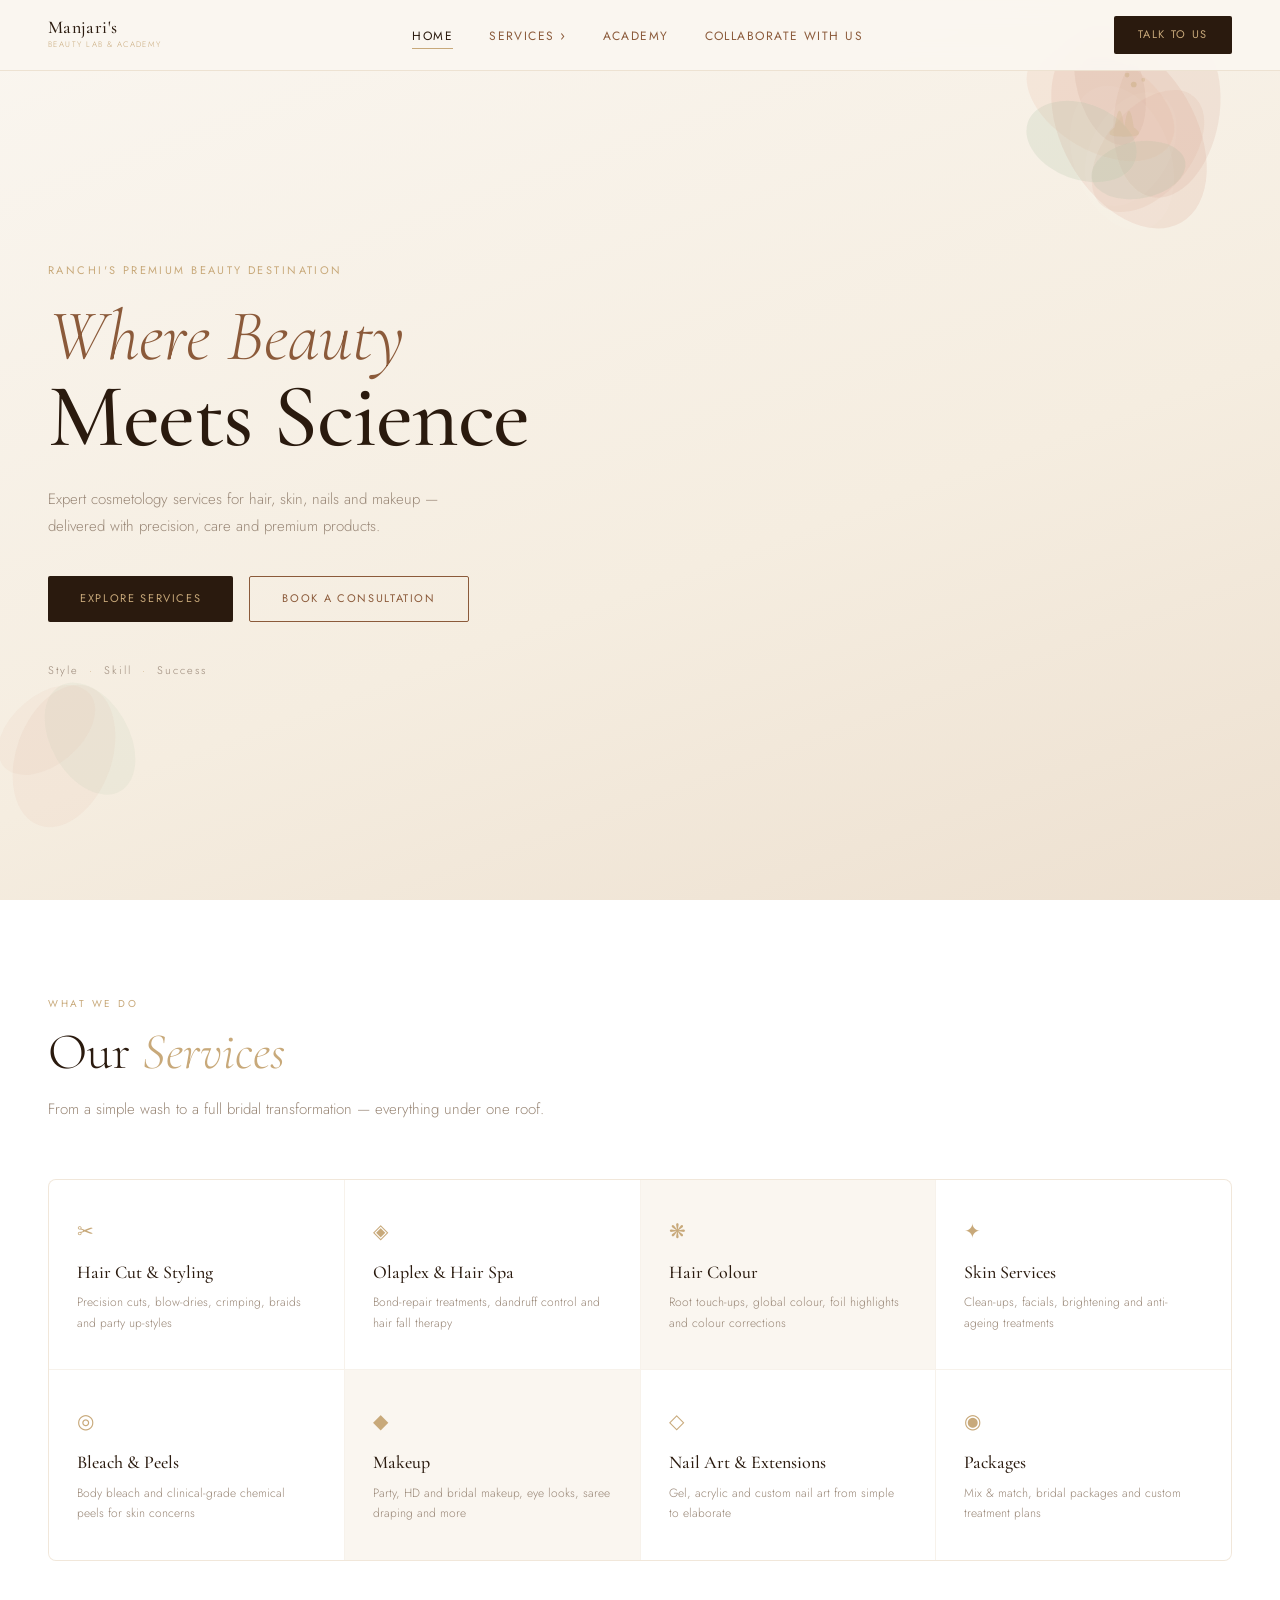
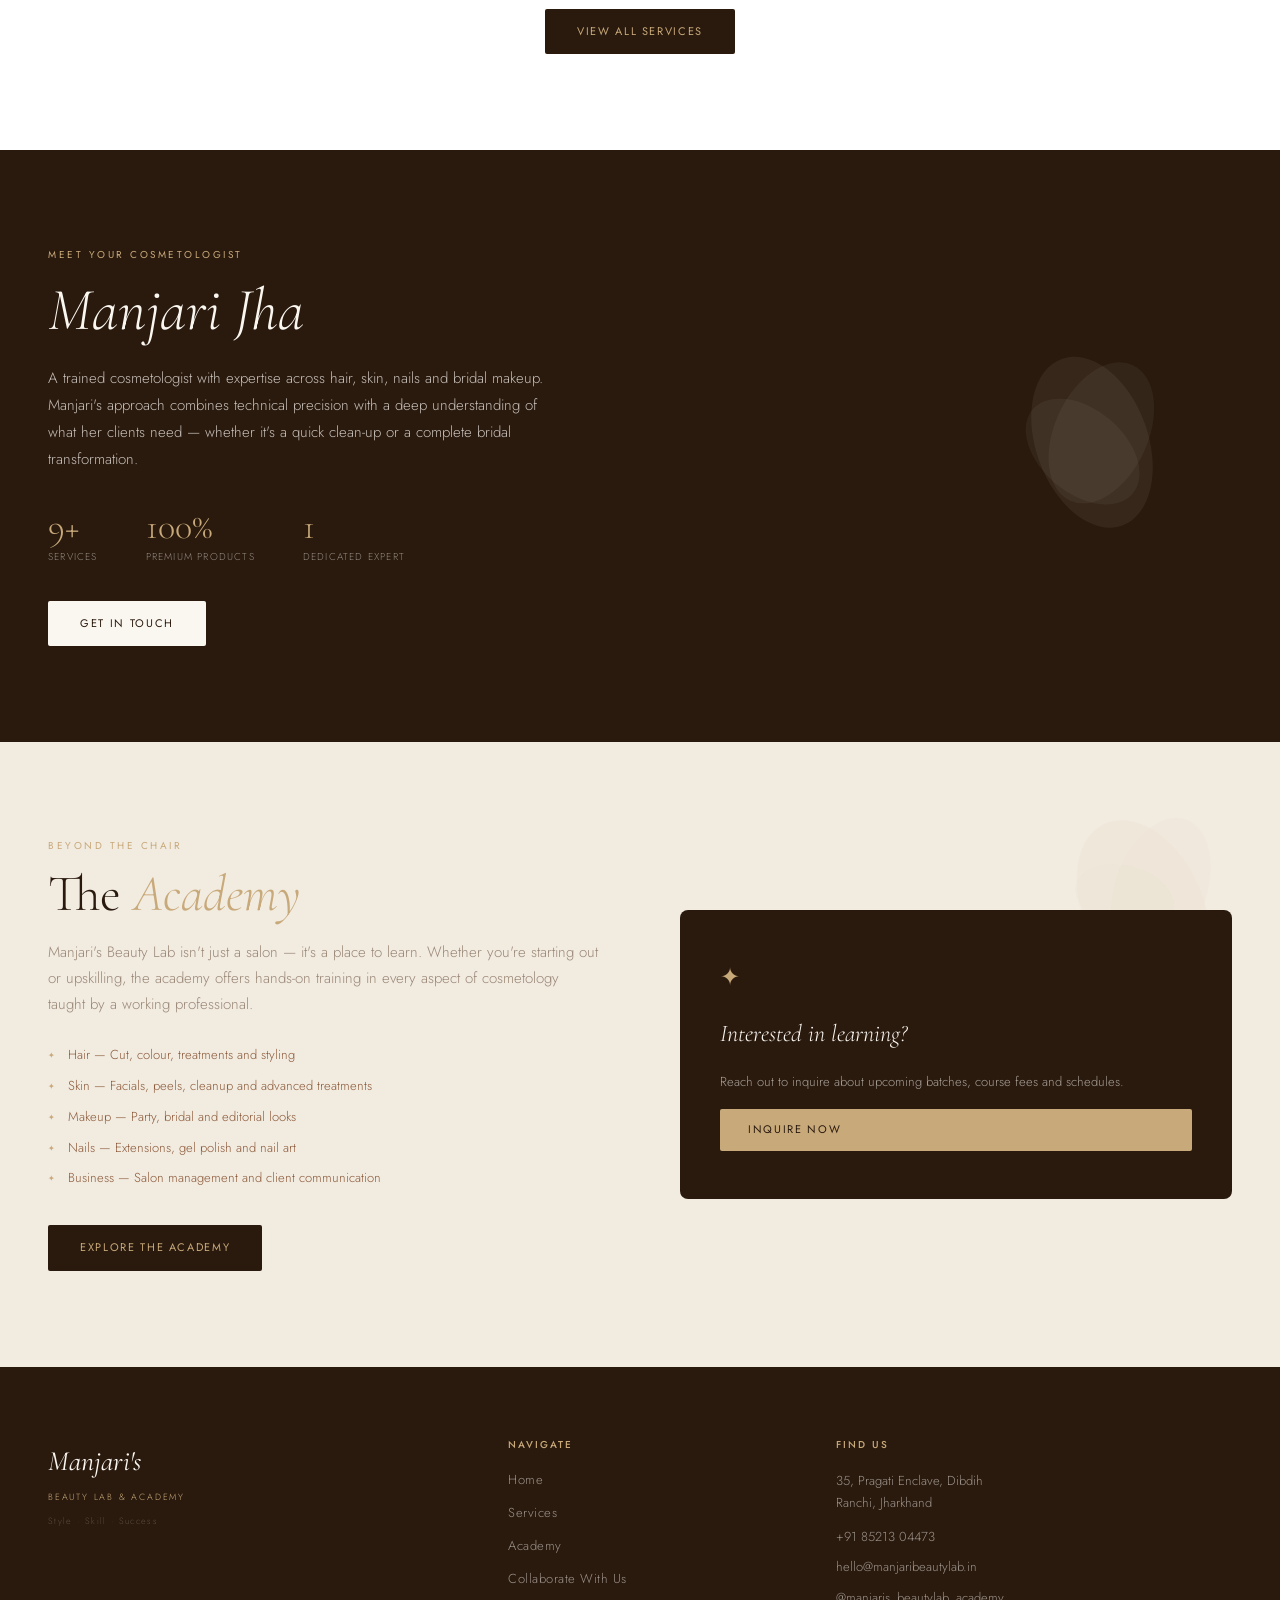
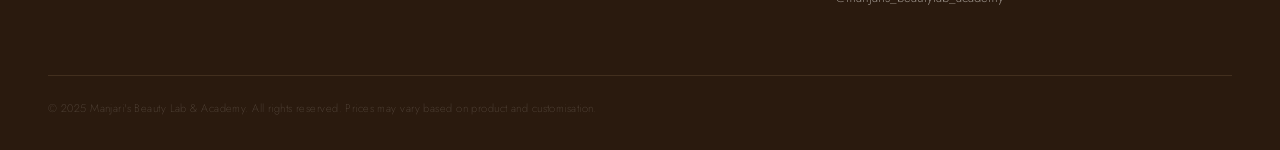
==== index.html @ 1e32e9e4 "Add files via upload" ====
<!DOCTYPE html>
<html lang="en">
<head>
<meta charset="UTF-8">
<meta name="viewport" content="width=device-width, initial-scale=1.0">
<title>Manjari's Beauty Lab & Academy — Ranchi</title>
<link rel="preconnect" href="https://fonts.googleapis.com">
<link href="https://fonts.googleapis.com/css2?family=Cormorant+Garamond:ital,wght@0,300;0,400;0,500;0,600;1,300;1,400;1,600&family=Jost:wght@200;300;400;500&display=swap" rel="stylesheet">
<link rel="stylesheet" href="style.css">
</head>
<body>

<!-- NAV -->
<nav class="nav" id="nav">
  <div class="nav-logo">
    <span class="nav-logo-name">Manjari's</span>
    <span class="nav-logo-sub">Beauty Lab & Academy</span>
  </div>
  <ul class="nav-links">
    <li><a href="index.html" class="nav-link active">Home</a></li>
    <li class="has-dropdown">
      <a href="services.html" class="nav-link">Services <span class="chevron">›</span></a>
      <ul class="dropdown">
        <li><a href="services.html#hair">Hair Cut & Styling</a></li>
        <li><a href="services.html#olaplex">Olaplex & Hair Spa</a></li>
        <li><a href="services.html#massage">Head Massage & Colour</a></li>
        <li><a href="services.html#skin">Skin Services</a></li>
        <li><a href="services.html#bleach">Bleach & Peels</a></li>
        <li><a href="services.html#masks">Masks & Treatments</a></li>
        <li><a href="services.html#makeup">Makeup</a></li>
        <li><a href="services.html#nails">Nail Art & Extensions</a></li>
        <li><a href="services.html#packages">Packages</a></li>
      </ul>
    </li>
    <li><a href="academy.html" class="nav-link">Academy</a></li>
    <li><a href="collaborate.html" class="nav-link">Collaborate With Us</a></li>
  </ul>
  <a href="https://wa.me/918521304473" target="_blank" class="nav-cta">Talk to Us</a>
  <button class="nav-hamburger" id="hamburger" aria-label="Menu">
    <span></span><span></span><span></span>
  </button>
</nav>

<!-- MOBILE MENU -->
<div class="mobile-menu" id="mobileMenu">
  <ul>
    <li><a href="index.html">Home</a></li>
    <li><a href="services.html">Services</a></li>
    <li><a href="academy.html">Academy</a></li>
    <li><a href="collaborate.html">Collaborate With Us</a></li>
    <li><a href="https://wa.me/918521304473" target="_blank" class="mobile-cta">Talk to Us</a></li>
  </ul>
</div>

<!-- HERO -->
<section class="hero">
  <div class="hero-flower hero-flower-tr" aria-hidden="true">
    <svg viewBox="0 0 400 400" xmlns="http://www.w3.org/2000/svg">
      <ellipse cx="220" cy="160" rx="70" ry="110" fill="rgba(220,170,150,0.25)" transform="rotate(-30 220 160)"/>
      <ellipse cx="260" cy="140" rx="55" ry="90" fill="rgba(210,160,140,0.2)" transform="rotate(10 260 140)"/>
      <ellipse cx="190" cy="130" rx="50" ry="85" fill="rgba(230,180,160,0.22)" transform="rotate(-60 190 130)"/>
      <ellipse cx="240" cy="180" rx="45" ry="75" fill="rgba(215,165,145,0.18)" transform="rotate(40 240 180)"/>
      <ellipse cx="200" cy="110" rx="35" ry="65" fill="rgba(200,155,135,0.2)" transform="rotate(-15 200 110)"/>
      <ellipse cx="170" cy="170" rx="60" ry="40" fill="rgba(160,185,155,0.2)" transform="rotate(20 170 170)"/>
      <ellipse cx="230" cy="200" rx="50" ry="30" fill="rgba(150,175,145,0.18)" transform="rotate(-10 230 200)"/>
      <path d="M215 155 Q220 120 225 155 Q240 165 215 165 Q190 165 205 155 Q210 120 215 155Z" fill="rgba(200,169,122,0.35)"/>
      <circle cx="225" cy="110" r="3" fill="rgba(200,169,122,0.5)"/>
      <circle cx="235" cy="105" r="2" fill="rgba(200,169,122,0.4)"/>
      <circle cx="218" cy="100" r="2.5" fill="rgba(200,169,122,0.45)"/>
    </svg>
  </div>
  <div class="hero-flower hero-flower-bl" aria-hidden="true">
    <svg viewBox="0 0 300 300" xmlns="http://www.w3.org/2000/svg">
      <ellipse cx="120" cy="180" rx="55" ry="85" fill="rgba(220,170,150,0.15)" transform="rotate(20 120 180)"/>
      <ellipse cx="150" cy="160" rx="45" ry="70" fill="rgba(160,185,155,0.15)" transform="rotate(-30 150 160)"/>
      <ellipse cx="100" cy="150" rx="40" ry="65" fill="rgba(210,160,140,0.12)" transform="rotate(50 100 150)"/>
    </svg>
  </div>

  <div class="hero-content">
    <p class="hero-eyebrow">Ranchi's Premium Beauty Destination</p>
    <h1 class="hero-title">
      <span class="hero-title-script">Where Beauty</span>
      <span class="hero-title-serif">Meets Science</span>
    </h1>
    <p class="hero-sub">Expert cosmetology services for hair, skin, nails and makeup — delivered with precision, care and premium products.</p>
    <div class="hero-actions">
      <a href="services.html" class="btn-primary">Explore Services</a>
      <a href="https://wa.me/918521304473" target="_blank" class="btn-ghost">Book a Consultation</a>
    </div>
    <div class="hero-tag">
      <span>Style</span><span class="dot">·</span>
      <span>Skill</span><span class="dot">·</span>
      <span>Success</span>
    </div>
  </div>
</section>

<!-- SERVICES GRID -->
<section class="section services-section">
  <div class="section-label">What We Do</div>
  <h2 class="section-title">Our <em>Services</em></h2>
  <p class="section-sub">From a simple wash to a full bridal transformation — everything under one roof.</p>

  <div class="services-grid">
    <a href="services.html#hair" class="svc-tile">
      <div class="svc-tile-icon">✂</div>
      <h3>Hair Cut & Styling</h3>
      <p>Precision cuts, blow-dries, crimping, braids and party up-styles</p>
    </a>
    <a href="services.html#olaplex" class="svc-tile">
      <div class="svc-tile-icon">◈</div>
      <h3>Olaplex & Hair Spa</h3>
      <p>Bond-repair treatments, dandruff control and hair fall therapy</p>
    </a>
    <a href="services.html#massage" class="svc-tile featured">
      <div class="svc-tile-icon">❋</div>
      <h3>Hair Colour</h3>
      <p>Root touch-ups, global colour, foil highlights and colour corrections</p>
    </a>
    <a href="services.html#skin" class="svc-tile">
      <div class="svc-tile-icon">✦</div>
      <h3>Skin Services</h3>
      <p>Clean-ups, facials, brightening and anti-ageing treatments</p>
    </a>
    <a href="services.html#bleach" class="svc-tile">
      <div class="svc-tile-icon">◎</div>
      <h3>Bleach & Peels</h3>
      <p>Body bleach and clinical-grade chemical peels for skin concerns</p>
    </a>
    <a href="services.html#makeup" class="svc-tile featured">
      <div class="svc-tile-icon">◆</div>
      <h3>Makeup</h3>
      <p>Party, HD and bridal makeup, eye looks, saree draping and more</p>
    </a>
    <a href="services.html#nails" class="svc-tile">
      <div class="svc-tile-icon">◇</div>
      <h3>Nail Art & Extensions</h3>
      <p>Gel, acrylic and custom nail art from simple to elaborate</p>
    </a>
    <a href="services.html#packages" class="svc-tile">
      <div class="svc-tile-icon">◉</div>
      <h3>Packages</h3>
      <p>Mix & match, bridal packages and custom treatment plans</p>
    </a>
  </div>

  <div class="section-cta">
    <a href="services.html" class="btn-primary">View All Services</a>
  </div>
</section>

<!-- ABOUT STRIP -->
<section class="about-strip">
  <div class="about-flower" aria-hidden="true">
    <svg viewBox="0 0 300 300" xmlns="http://www.w3.org/2000/svg">
      <ellipse cx="150" cy="150" rx="60" ry="95" fill="rgba(255,240,230,0.12)" transform="rotate(-20 150 150)"/>
      <ellipse cx="160" cy="140" rx="50" ry="80" fill="rgba(255,240,230,0.1)" transform="rotate(25 160 140)"/>
      <ellipse cx="140" cy="160" rx="45" ry="70" fill="rgba(255,240,230,0.1)" transform="rotate(-50 140 160)"/>
    </svg>
  </div>
  <div class="about-content">
    <p class="about-eyebrow">Meet Your Cosmetologist</p>
    <h2 class="about-title">Manjari Jha</h2>
    <p class="about-text">A trained cosmetologist with expertise across hair, skin, nails and bridal makeup. Manjari's approach combines technical precision with a deep understanding of what her clients need — whether it's a quick clean-up or a complete bridal transformation.</p>
    <div class="about-stats">
      <div class="stat"><span class="stat-num">9+</span><span class="stat-label">Services</span></div>
      <div class="stat"><span class="stat-num">100%</span><span class="stat-label">Premium Products</span></div>
      <div class="stat"><span class="stat-num">1</span><span class="stat-label">Dedicated Expert</span></div>
    </div>
    <a href="https://wa.me/918521304473" target="_blank" class="btn-primary-light">Get in Touch</a>
  </div>
</section>

<!-- ACADEMY TEASER -->
<section class="section academy-teaser">
  <div class="academy-flower" aria-hidden="true">
    <svg viewBox="0 0 350 350" xmlns="http://www.w3.org/2000/svg">
      <ellipse cx="200" cy="180" rx="65" ry="100" fill="rgba(200,169,122,0.08)" transform="rotate(-25 200 180)"/>
      <ellipse cx="220" cy="160" rx="50" ry="80" fill="rgba(200,169,122,0.06)" transform="rotate(20 220 160)"/>
      <ellipse cx="180" cy="170" rx="55" ry="35" fill="rgba(160,185,155,0.08)" transform="rotate(15 180 170)"/>
    </svg>
  </div>
  <div class="academy-inner">
    <div class="academy-text">
      <div class="section-label">Beyond the Chair</div>
      <h2 class="section-title">The <em>Academy</em></h2>
      <p>Manjari's Beauty Lab isn't just a salon — it's a place to learn. Whether you're starting out or upskilling, the academy offers hands-on training in every aspect of cosmetology taught by a working professional.</p>
      <ul class="academy-list">
        <li>Hair — Cut, colour, treatments and styling</li>
        <li>Skin — Facials, peels, cleanup and advanced treatments</li>
        <li>Makeup — Party, bridal and editorial looks</li>
        <li>Nails — Extensions, gel polish and nail art</li>
        <li>Business — Salon management and client communication</li>
      </ul>
      <a href="academy.html" class="btn-primary">Explore the Academy</a>
    </div>
    <div class="academy-card">
      <div class="academy-card-inner">
        <div class="academy-card-icon">✦</div>
        <p class="academy-card-title">Interested in learning?</p>
        <p class="academy-card-sub">Reach out to inquire about upcoming batches, course fees and schedules.</p>
        <a href="https://wa.me/918521304473" target="_blank" class="btn-gold">Inquire Now</a>
      </div>
    </div>
  </div>
</section>

<!-- FOOTER -->
<footer class="footer">
  <div class="footer-flower" aria-hidden="true">
    <svg viewBox="0 0 250 250" xmlns="http://www.w3.org/2000/svg">
      <ellipse cx="125" cy="125" rx="55" ry="85" fill="rgba(255,255,255,0.04)" transform="rotate(-20 125 125)"/>
      <ellipse cx="135" cy="115" rx="45" ry="70" fill="rgba(255,255,255,0.03)" transform="rotate(30 135 115)"/>
    </svg>
  </div>
  <div class="footer-top">
    <div class="footer-brand">
      <div class="footer-logo-name">Manjari's</div>
      <div class="footer-logo-sub">Beauty Lab & Academy</div>
      <div class="footer-logo-tag">Style · Skill · Success</div>
    </div>
    <div class="footer-links">
      <h4>Navigate</h4>
      <a href="index.html">Home</a>
      <a href="services.html">Services</a>
      <a href="academy.html">Academy</a>
      <a href="collaborate.html">Collaborate With Us</a>
    </div>
    <div class="footer-contact">
      <h4>Find Us</h4>
      <p>35, Pragati Enclave, Dibdih<br>Ranchi, Jharkhand</p>
      <a href="tel:+918521304473">+91 85213 04473</a>
      <a href="mailto:hello@manjaribeautylab.in">hello@manjaribeautylab.in</a>
      <a href="https://instagram.com/manjaris_beautylab_academy" target="_blank">@manjaris_beautylab_academy</a>
    </div>
  </div>
  <div class="footer-bottom">
    <p>© 2025 Manjari's Beauty Lab & Academy. All rights reserved. Prices may vary based on product and customisation.</p>
  </div>
</footer>

<script src="script.js"></script>
</body>
</html>
---- style.css ----
/* ── TOKENS ── */
:root {
  --cream:       #FAF6F0;
  --cream-deep:  #F2EBE0;
  --dark:        #2A1A0E;
  --brown:       #6B3A2A;
  --brown-light: #8B5A3A;
  --gold:        #C8A97A;
  --gold-light:  #E8D4A8;
  --blush:       #F7EDE8;
  --blush-border:#DFA090;
  --sage:        #8A9B7A;
  --muted:       #9A8878;
  --white:       #FFFFFF;
  --font-serif:  'Cormorant Garamond', Georgia, serif;
  --font-sans:   'Jost', sans-serif;
}

/* ── RESET ── */
*, *::before, *::after { margin: 0; padding: 0; box-sizing: border-box; }
html { scroll-behavior: smooth; }
body { font-family: var(--font-sans); background: var(--cream); color: var(--dark); font-weight: 300; line-height: 1.6; overflow-x: hidden; }
img { max-width: 100%; display: block; }
a { text-decoration: none; color: inherit; }

/* ── TYPOGRAPHY ── */
h1,h2,h3,h4 { font-family: var(--font-serif); font-weight: 400; line-height: 1.15; }
em { font-style: italic; color: var(--gold); }
p { line-height: 1.75; }

/* ── NAV ── */
.nav {
  position: fixed; top: 0; left: 0; right: 0; z-index: 100;
  display: flex; align-items: center; justify-content: space-between;
  padding: 16px 48px;
  background: rgba(250,246,240,0.96);
  backdrop-filter: blur(12px);
  border-bottom: 0.5px solid rgba(200,169,122,0.25);
  transition: box-shadow 0.3s;
}
.nav.scrolled { box-shadow: 0 2px 24px rgba(42,26,14,0.08); }
.nav-logo { display: flex; flex-direction: column; }
.nav-logo-name { font-family: var(--font-serif); font-size: 18px; font-weight: 500; color: var(--dark); line-height: 1; letter-spacing: 0.02em; }
.nav-logo-sub { font-size: 8px; font-weight: 300; color: var(--gold); letter-spacing: 0.18em; text-transform: uppercase; margin-top: 2px; }
.nav-links { display: flex; list-style: none; gap: 36px; align-items: center; }
.nav-link { font-size: 12px; font-weight: 400; color: var(--brown-light); letter-spacing: 0.12em; text-transform: uppercase; transition: color 0.2s; position: relative; }
.nav-link:hover, .nav-link.active { color: var(--dark); }
.nav-link.active::after { content: ''; position: absolute; bottom: -4px; left: 0; right: 0; height: 1px; background: var(--gold); }
.chevron { font-size: 14px; transition: transform 0.2s; display: inline-block; }
.has-dropdown { position: relative; }
.has-dropdown:hover .chevron { transform: rotate(90deg); }
.dropdown {
  position: absolute; top: calc(100% + 16px); left: -16px;
  background: var(--white); border: 0.5px solid rgba(200,169,122,0.3);
  border-radius: 8px; padding: 8px 0; min-width: 220px; list-style: none;
  opacity: 0; visibility: hidden; transform: translateY(-8px);
  transition: all 0.25s; box-shadow: 0 8px 32px rgba(42,26,14,0.1);
}
.has-dropdown:hover .dropdown { opacity: 1; visibility: visible; transform: translateY(0); }
.dropdown a { display: block; padding: 10px 20px; font-size: 12px; font-weight: 300; color: var(--brown-light); letter-spacing: 0.04em; transition: color 0.2s, background 0.2s; }
.dropdown a:hover { color: var(--dark); background: var(--blush); }
.nav-cta {
  background: var(--dark); color: var(--gold);
  padding: 10px 24px; border-radius: 2px;
  font-size: 11px; font-weight: 400; letter-spacing: 0.15em; text-transform: uppercase;
  transition: background 0.2s, color 0.2s;
}
.nav-cta:hover { background: var(--brown); color: var(--gold-light); }
.nav-hamburger { display: none; flex-direction: column; gap: 5px; background: none; border: none; cursor: pointer; padding: 4px; }
.nav-hamburger span { display: block; width: 22px; height: 1.5px; background: var(--dark); transition: all 0.3s; }

/* MOBILE MENU */
.mobile-menu {
  position: fixed; top: 0; left: 0; right: 0; bottom: 0; z-index: 99;
  background: var(--cream); display: flex; align-items: center; justify-content: center;
  opacity: 0; visibility: hidden; transition: all 0.3s;
}
.mobile-menu.open { opacity: 1; visibility: visible; }
.mobile-menu ul { list-style: none; text-align: center; display: flex; flex-direction: column; gap: 28px; }
.mobile-menu a { font-family: var(--font-serif); font-size: 28px; font-weight: 300; color: var(--dark); letter-spacing: 0.04em; transition: color 0.2s; }
.mobile-menu a:hover { color: var(--gold); }
.mobile-cta { background: var(--dark); color: var(--gold) !important; padding: 14px 36px; border-radius: 2px; font-size: 14px !important; font-family: var(--font-sans) !important; letter-spacing: 0.12em; text-transform: uppercase; }

/* ── FLOWER SVG ── */
.hero-flower-tr { position: absolute; top: -20px; right: -20px; width: 380px; height: 380px; pointer-events: none; opacity: 0.9; }
.hero-flower-bl { position: absolute; bottom: 40px; left: -40px; width: 260px; height: 260px; pointer-events: none; opacity: 0.7; }

/* ── HERO ── */
.hero {
  min-height: 100vh; display: flex; align-items: center;
  padding: 120px 48px 80px;
  position: relative; overflow: hidden;
  background: linear-gradient(160deg, var(--cream) 0%, #F5EDE0 60%, #EDE0D0 100%);
}
.hero-content { max-width: 580px; position: relative; z-index: 2; }
.hero-eyebrow { font-size: 11px; font-weight: 400; letter-spacing: 0.22em; text-transform: uppercase; color: var(--gold); margin-bottom: 20px; }
.hero-title { margin-bottom: 24px; }
.hero-title-script { display: block; font-family: var(--font-serif); font-size: clamp(40px, 6vw, 72px); font-weight: 300; font-style: italic; color: var(--brown-light); line-height: 1; }
.hero-title-serif { display: block; font-family: var(--font-serif); font-size: clamp(48px, 7.5vw, 90px); font-weight: 500; color: var(--dark); line-height: 1; letter-spacing: -0.01em; }
.hero-sub { font-size: 15px; font-weight: 300; color: var(--muted); max-width: 440px; margin-bottom: 36px; line-height: 1.8; }
.hero-actions { display: flex; gap: 16px; flex-wrap: wrap; margin-bottom: 40px; }
.hero-tag { display: flex; gap: 10px; align-items: center; font-size: 11px; font-weight: 300; color: var(--muted); letter-spacing: 0.18em; }
.dot { color: var(--gold); }

/* ── BUTTONS ── */
.btn-primary {
  display: inline-block; background: var(--dark); color: var(--gold);
  padding: 14px 32px; border-radius: 2px;
  font-size: 11px; font-weight: 400; letter-spacing: 0.15em; text-transform: uppercase;
  transition: all 0.25s;
}
.btn-primary:hover { background: var(--brown); transform: translateY(-1px); }
.btn-ghost {
  display: inline-block; border: 1px solid var(--brown-light); color: var(--brown-light);
  padding: 13px 32px; border-radius: 2px;
  font-size: 11px; font-weight: 400; letter-spacing: 0.15em; text-transform: uppercase;
  transition: all 0.25s;
}
.btn-ghost:hover { border-color: var(--dark); color: var(--dark); }
.btn-primary-light {
  display: inline-block; background: var(--cream); color: var(--dark);
  padding: 14px 32px; border-radius: 2px;
  font-size: 11px; font-weight: 400; letter-spacing: 0.15em; text-transform: uppercase;
  transition: all 0.25s;
}
.btn-primary-light:hover { background: var(--gold-light); }
.btn-gold {
  display: inline-block; background: var(--gold); color: var(--dark);
  padding: 12px 28px; border-radius: 2px;
  font-size: 11px; font-weight: 400; letter-spacing: 0.15em; text-transform: uppercase;
  transition: all 0.25s;
}
.btn-gold:hover { background: var(--gold-light); }

/* ── SECTIONS ── */
.section { padding: 96px 48px; }
.section-label { font-size: 10px; font-weight: 400; letter-spacing: 0.25em; text-transform: uppercase; color: var(--gold); margin-bottom: 12px; }
.section-title { font-size: clamp(32px, 4vw, 52px); font-weight: 300; color: var(--dark); margin-bottom: 16px; line-height: 1.1; }
.section-sub { font-size: 15px; font-weight: 300; color: var(--muted); max-width: 500px; margin-bottom: 56px; }
.section-cta { text-align: center; margin-top: 48px; }

/* ── SERVICES GRID ── */
.services-section { background: var(--white); }
.services-grid { display: grid; grid-template-columns: repeat(4, 1fr); gap: 1px; background: rgba(200,169,122,0.15); border: 1px solid rgba(200,169,122,0.15); border-radius: 8px; overflow: hidden; }
.svc-tile {
  background: var(--white); padding: 36px 28px;
  display: flex; flex-direction: column; gap: 10px;
  transition: background 0.25s, transform 0.25s;
  cursor: pointer;
}
.svc-tile:hover { background: var(--blush); }
.svc-tile.featured { background: var(--cream); }
.svc-tile.featured:hover { background: var(--blush); }
.svc-tile-icon { font-size: 20px; color: var(--gold); margin-bottom: 4px; }
.svc-tile h3 { font-family: var(--font-serif); font-size: 18px; font-weight: 500; color: var(--dark); }
.svc-tile p { font-size: 12px; font-weight: 300; color: var(--muted); line-height: 1.7; }

/* ── ABOUT STRIP ── */
.about-strip {
  background: var(--dark);
  padding: 96px 48px;
  position: relative; overflow: hidden;
  display: flex; align-items: center; gap: 80px;
}
.about-flower { position: absolute; right: 48px; top: 50%; transform: translateY(-50%); width: 280px; opacity: 0.5; }
.about-content { max-width: 640px; position: relative; z-index: 2; }
.about-eyebrow { font-size: 10px; font-weight: 400; letter-spacing: 0.25em; text-transform: uppercase; color: var(--gold); margin-bottom: 12px; }
.about-title { font-family: var(--font-serif); font-size: clamp(36px, 5vw, 60px); font-weight: 300; color: var(--cream); margin-bottom: 20px; font-style: italic; }
.about-text { font-size: 15px; font-weight: 300; color: rgba(250,246,240,0.75); margin-bottom: 36px; line-height: 1.8; max-width: 520px; }
.about-stats { display: flex; gap: 48px; margin-bottom: 36px; }
.stat { display: flex; flex-direction: column; }
.stat-num { font-family: var(--font-serif); font-size: 36px; font-weight: 300; color: var(--gold); line-height: 1; }
.stat-label { font-size: 10px; font-weight: 300; color: rgba(250,246,240,0.5); letter-spacing: 0.12em; text-transform: uppercase; margin-top: 4px; }

/* ── ACADEMY TEASER ── */
.academy-teaser { background: var(--cream-deep); position: relative; overflow: hidden; }
.academy-flower { position: absolute; right: 0; top: 0; width: 320px; opacity: 0.6; }
.academy-inner { display: grid; grid-template-columns: 1fr 1fr; gap: 80px; align-items: center; position: relative; z-index: 2; }
.academy-text p { font-size: 15px; font-weight: 300; color: var(--muted); margin-bottom: 28px; }
.academy-list { list-style: none; margin-bottom: 36px; display: flex; flex-direction: column; gap: 10px; }
.academy-list li { font-size: 13px; font-weight: 300; color: var(--brown-light); padding-left: 20px; position: relative; }
.academy-list li::before { content: '✦'; position: absolute; left: 0; color: var(--gold); font-size: 8px; top: 4px; }
.academy-card { background: var(--dark); border-radius: 8px; overflow: hidden; }
.academy-card-inner { padding: 48px 40px; display: flex; flex-direction: column; gap: 16px; }
.academy-card-icon { font-size: 24px; color: var(--gold); }
.academy-card-title { font-family: var(--font-serif); font-size: 24px; font-weight: 300; color: var(--cream); font-style: italic; }
.academy-card-sub { font-size: 13px; font-weight: 300; color: rgba(250,246,240,0.6); line-height: 1.7; }

/* ── PAGE HERO ── */
.page-hero {
  padding: 160px 48px 96px;
  background: linear-gradient(160deg, var(--cream) 0%, #F0E4D4 100%);
  position: relative; overflow: hidden;
  text-align: center;
}
.page-hero-dark {
  background: linear-gradient(160deg, var(--dark) 0%, #3D2010 100%);
}
.page-hero-flower { position: absolute; top: 0; right: 0; width: 360px; pointer-events: none; }
.page-eyebrow { font-size: 10px; font-weight: 400; letter-spacing: 0.25em; text-transform: uppercase; color: var(--gold); margin-bottom: 16px; }
.page-title { font-size: clamp(42px, 6vw, 72px); font-weight: 300; color: var(--dark); margin-bottom: 20px; line-height: 1.1; }
.page-title-light { color: var(--cream); }
.page-sub { font-size: 16px; font-weight: 300; color: var(--muted); max-width: 520px; margin: 0 auto 36px; line-height: 1.8; }
.page-sub-light { color: rgba(250,246,240,0.65); }

/* ── SERVICES PAGE TABS ── */
.services-nav-tabs {
  position: sticky; top: 68px; z-index: 50;
  background: var(--white); border-bottom: 0.5px solid rgba(200,169,122,0.2);
  padding: 0 48px;
  display: flex; gap: 0; overflow-x: auto;
}
.services-nav-tabs a {
  display: block; padding: 16px 20px;
  font-size: 11px; font-weight: 400; letter-spacing: 0.1em; text-transform: uppercase;
  color: var(--muted); white-space: nowrap;
  border-bottom: 2px solid transparent;
  transition: color 0.2s, border-color 0.2s;
}
.services-nav-tabs a:hover { color: var(--dark); border-bottom-color: var(--gold); }

/* ── SERVICES MAIN ── */
.services-main { padding: 0; }
.svc-section { padding: 72px 48px; border-bottom: 0.5px solid rgba(200,169,122,0.15); }
.svc-section:nth-child(even) { background: var(--cream-deep); }
.svc-section-header { display: flex; align-items: center; gap: 24px; margin-bottom: 40px; }
.svc-section-header h2 { font-size: clamp(28px, 3.5vw, 44px); font-weight: 300; color: var(--dark); white-space: nowrap; }
.svc-section-line { flex: 1; height: 0.5px; background: linear-gradient(90deg, var(--gold), transparent); }
.svc-cards { display: grid; grid-template-columns: repeat(auto-fill, minmax(280px, 1fr)); gap: 24px; }
.svc-category { background: var(--white); border-radius: 8px; padding: 28px; border: 0.5px solid rgba(200,169,122,0.2); }
.svc-cat-title { font-family: var(--font-serif); font-size: 18px; font-weight: 500; font-style: italic; color: var(--gold); margin-bottom: 4px; padding-bottom: 12px; border-bottom: 0.5px solid rgba(200,169,122,0.2); }
.svc-cat-sub { font-size: 11px; font-weight: 300; color: var(--muted); letter-spacing: 0.08em; margin-bottom: 12px; margin-top: 4px; }
.svc-items { display: flex; flex-direction: column; gap: 0; margin-top: 16px; }
.svc-item { padding: 12px 0; border-bottom: 0.5px solid rgba(237,232,224,0.8); }
.svc-item:last-child { border-bottom: none; padding-bottom: 0; }
.svc-item.highlight { background: var(--blush); margin: 4px -8px; padding: 12px 8px; border-radius: 4px; border-bottom: none; }
.svc-item strong { font-family: var(--font-sans); font-size: 13px; font-weight: 500; color: var(--dark); display: block; margin-bottom: 2px; }
.svc-item p { font-size: 11px; font-weight: 300; color: var(--muted); line-height: 1.5; }
.svc-note { font-size: 12px; font-weight: 300; color: var(--muted); font-style: italic; margin-top: 24px; padding: 12px 16px; border-left: 2px solid var(--gold); background: var(--blush); border-radius: 0 4px 4px 0; }
.consult-card-wrap { display: flex; }
.consult-highlight { background: var(--dark); border-radius: 8px; padding: 32px; display: flex; flex-direction: column; gap: 16px; flex: 1; }
.consult-icon { font-size: 24px; color: var(--gold); }
.consult-highlight h3 { font-family: var(--font-serif); font-size: 22px; font-weight: 400; color: var(--cream); font-style: italic; }
.consult-highlight p { font-size: 13px; font-weight: 300; color: rgba(250,246,240,0.65); line-height: 1.7; }

/* PACKAGES */
.packages-grid { display: grid; grid-template-columns: repeat(auto-fill, minmax(260px, 1fr)); gap: 20px; }
.pkg-card { background: var(--white); border: 0.5px solid rgba(200,169,122,0.25); border-radius: 8px; padding: 28px; display: flex; flex-direction: column; gap: 12px; }
.pkg-card.pkg-featured { background: var(--cream-deep); border-color: var(--gold); }
.pkg-card.bridal-pkg { background: var(--dark); grid-column: span 2; }
.pkg-card.bridal-pkg h3, .pkg-card.bridal-pkg p { color: var(--cream); }
.pkg-card.bridal-pkg p { color: rgba(250,246,240,0.65); }
.pkg-icon { font-size: 20px; color: var(--gold); }
.pkg-card h3 { font-family: var(--font-serif); font-size: 20px; font-weight: 500; color: var(--dark); }
.pkg-card p { font-size: 13px; font-weight: 300; color: var(--muted); line-height: 1.7; }

/* ── CTA BANNER ── */
.cta-banner {
  background: var(--brown); padding: 80px 48px; text-align: center;
  position: relative; overflow: hidden;
}
.cta-banner-flower { position: absolute; left: 0; top: 0; width: 200px; opacity: 0.4; }
.cta-banner p { font-size: 12px; font-weight: 300; letter-spacing: 0.15em; text-transform: uppercase; color: rgba(250,246,240,0.6); margin-bottom: 12px; }
.cta-banner h2 { font-family: var(--font-serif); font-size: clamp(28px, 4vw, 48px); font-weight: 300; color: var(--cream); margin-bottom: 32px; line-height: 1.2; }
.cta-banner em { color: var(--gold-light); }

/* ── ACADEMY PAGE ── */
.why-grid { display: grid; grid-template-columns: repeat(4, 1fr); gap: 24px; margin-top: 48px; }
.why-card { background: var(--white); border-radius: 8px; padding: 36px 28px; border: 0.5px solid rgba(200,169,122,0.2); }
.why-icon { font-size: 22px; color: var(--gold); margin-bottom: 16px; }
.why-card h3 { font-family: var(--font-serif); font-size: 20px; font-weight: 500; color: var(--dark); margin-bottom: 12px; }
.why-card p { font-size: 13px; font-weight: 300; color: var(--muted); line-height: 1.7; }
.academy-curriculum { background: var(--cream-deep); }
.curriculum-grid { display: grid; grid-template-columns: repeat(auto-fill, minmax(300px, 1fr)); gap: 24px; margin-top: 48px; }
.curr-module { background: var(--white); border-radius: 8px; padding: 36px; border: 0.5px solid rgba(200,169,122,0.2); }
.curr-num { font-family: var(--font-serif); font-size: 48px; font-weight: 300; color: rgba(200,169,122,0.25); line-height: 1; margin-bottom: 12px; }
.curr-module h3 { font-family: var(--font-serif); font-size: 20px; font-weight: 500; color: var(--dark); margin-bottom: 20px; padding-bottom: 12px; border-bottom: 0.5px solid rgba(200,169,122,0.2); }
.curr-module ul { list-style: none; display: flex; flex-direction: column; gap: 10px; }
.curr-module li { font-size: 13px; font-weight: 300; color: var(--muted); padding-left: 18px; position: relative; line-height: 1.5; }
.curr-module li::before { content: '—'; position: absolute; left: 0; color: var(--gold); font-size: 10px; }

/* ── COLLABORATE PAGE ── */
.collab-section { padding: 72px 48px; }
.collab-grid { display: grid; grid-template-columns: 1fr 1fr; gap: 32px; }
.collab-card-main { background: var(--white); border-radius: 8px; padding: 48px; border: 0.5px solid rgba(200,169,122,0.25); display: flex; flex-direction: column; gap: 20px; }
.collab-card-icon { font-size: 28px; color: var(--gold); }
.collab-tag { font-size: 10px; font-weight: 400; letter-spacing: 0.2em; text-transform: uppercase; color: var(--gold); }
.collab-card-main h2 { font-family: var(--font-serif); font-size: 36px; font-weight: 400; color: var(--dark); }
.collab-card-main p { font-size: 14px; font-weight: 300; color: var(--muted); line-height: 1.75; }
.collab-card-main h4 { font-family: var(--font-sans); font-size: 11px; font-weight: 500; letter-spacing: 0.12em; text-transform: uppercase; color: var(--brown-light); }
.collab-card-main ul { list-style: none; display: flex; flex-direction: column; gap: 10px; }
.collab-card-main li { font-size: 13px; font-weight: 300; color: var(--muted); padding-left: 20px; position: relative; }
.collab-card-main li::before { content: '✦'; position: absolute; left: 0; color: var(--gold); font-size: 8px; top: 4px; }
.collab-note { font-size: 12px; font-style: italic; color: rgba(154,136,120,0.7); border-left: 2px solid var(--gold); padding-left: 12px; }
.collab-contact-strip { background: var(--dark); padding: 80px 48px; text-align: center; position: relative; overflow: hidden; }
.collab-contact-flower { position: absolute; left: 48px; top: 50%; transform: translateY(-50%); width: 180px; }
.collab-contact-inner { position: relative; z-index: 2; }
.collab-contact-strip h2 { font-family: var(--font-serif); font-size: clamp(28px, 3.5vw, 44px); font-weight: 300; color: var(--cream); margin-bottom: 16px; }
.collab-contact-strip p { font-size: 15px; font-weight: 300; color: rgba(250,246,240,0.6); margin-bottom: 36px; max-width: 480px; margin-left: auto; margin-right: auto; line-height: 1.8; }
.collab-contact-details { display: flex; gap: 20px; justify-content: center; flex-wrap: wrap; }
.collab-contact-btn { display: flex; align-items: center; gap: 12px; background: rgba(255,255,255,0.08); border: 0.5px solid rgba(200,169,122,0.3); padding: 16px 28px; border-radius: 4px; color: var(--cream); font-size: 13px; font-weight: 300; transition: background 0.2s; }
.collab-contact-btn:hover { background: rgba(200,169,122,0.15); }
.collab-contact-icon { color: var(--gold); font-size: 16px; }

/* ── FOOTER ── */
.footer { background: var(--dark); padding: 72px 48px 32px; }
.footer-flower { position: absolute; right: 48px; top: 48px; width: 220px; }
.footer-top { display: grid; grid-template-columns: 1.5fr 1fr 1.5fr; gap: 64px; margin-bottom: 56px; position: relative; }
.footer-brand { display: flex; flex-direction: column; gap: 6px; }
.footer-logo-name { font-family: var(--font-serif); font-size: 28px; font-weight: 400; color: var(--cream); font-style: italic; }
.footer-logo-sub { font-size: 9px; font-weight: 300; color: var(--gold); letter-spacing: 0.2em; text-transform: uppercase; }
.footer-logo-tag { font-size: 9px; font-weight: 200; color: rgba(250,246,240,0.35); letter-spacing: 0.15em; margin-top: 4px; }
.footer-links h4, .footer-contact h4 { font-family: var(--font-sans); font-size: 10px; font-weight: 500; letter-spacing: 0.2em; text-transform: uppercase; color: var(--gold); margin-bottom: 20px; }
.footer-links a { display: block; font-size: 13px; font-weight: 300; color: rgba(250,246,240,0.55); margin-bottom: 12px; transition: color 0.2s; letter-spacing: 0.04em; }
.footer-links a:hover { color: var(--cream); }
.footer-contact p { font-size: 13px; font-weight: 300; color: rgba(250,246,240,0.55); line-height: 1.7; margin-bottom: 12px; }
.footer-contact a { display: block; font-size: 13px; font-weight: 300; color: rgba(250,246,240,0.55); margin-bottom: 10px; transition: color 0.2s; }
.footer-contact a:hover { color: var(--gold); }
.footer-bottom { border-top: 0.5px solid rgba(200,169,122,0.15); padding-top: 24px; }
.footer-bottom p { font-size: 11px; font-weight: 200; color: rgba(250,246,240,0.25); letter-spacing: 0.04em; line-height: 1.6; }

/* ── ANIMATIONS ── */
@keyframes fadeUp { from { opacity: 0; transform: translateY(20px); } to { opacity: 1; transform: translateY(0); } }
.hero-content { animation: fadeUp 0.8s ease forwards; }

/* ── RESPONSIVE ── */
@media (max-width: 1024px) {
  .nav { padding: 16px 32px; }
  .nav-links { gap: 24px; }
  .hero { padding: 120px 32px 80px; }
  .section { padding: 72px 32px; }
  .services-grid { grid-template-columns: repeat(2, 1fr); }
  .why-grid { grid-template-columns: repeat(2, 1fr); }
  .academy-inner { grid-template-columns: 1fr; gap: 48px; }
  .collab-grid { grid-template-columns: 1fr; }
  .footer-top { grid-template-columns: 1fr 1fr; gap: 40px; }
}

@media (max-width: 768px) {
  .nav { padding: 14px 24px; }
  .nav-links, .nav-cta { display: none; }
  .nav-hamburger { display: flex; }
  .hero { padding: 100px 24px 64px; }
  .hero-flower-tr { width: 240px; opacity: 0.5; }
  .section { padding: 56px 24px; }
  .services-grid { grid-template-columns: 1fr; }
  .about-strip { padding: 64px 24px; flex-direction: column; }
  .about-stats { gap: 28px; }
  .about-flower { display: none; }
  .page-hero { padding: 120px 24px 72px; }
  .services-nav-tabs { padding: 0 24px; }
  .svc-section { padding: 48px 24px; }
  .svc-cards { grid-template-columns: 1fr; }
  .why-grid { grid-template-columns: 1fr; }
  .curriculum-grid { grid-template-columns: 1fr; }
  .pkg-card.bridal-pkg { grid-column: span 1; }
  .packages-grid { grid-template-columns: 1fr; }
  .collab-grid { grid-template-columns: 1fr; }
  .collab-card-main { padding: 32px 24px; }
  .cta-banner { padding: 56px 24px; }
  .footer { padding: 56px 24px 24px; }
  .footer-top { grid-template-columns: 1fr; gap: 36px; }
  .collab-contact-strip { padding: 56px 24px; }
}
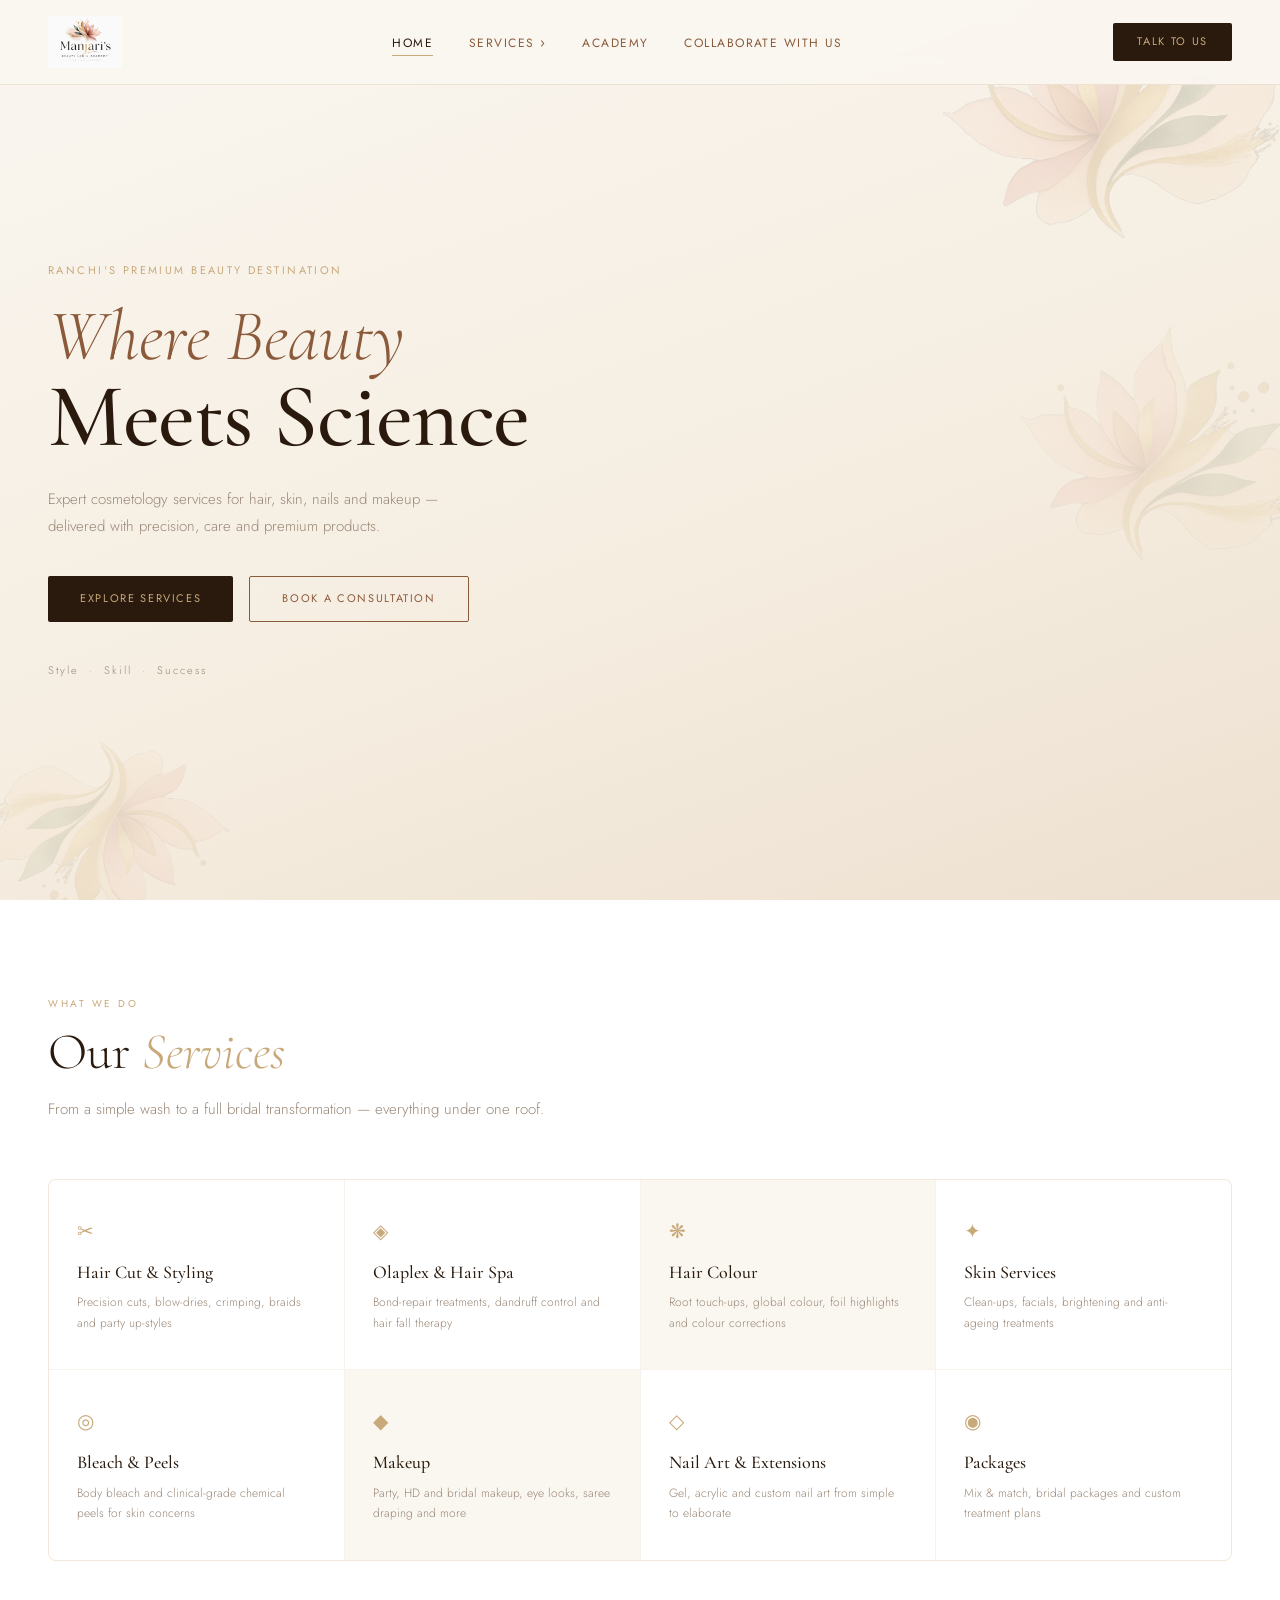
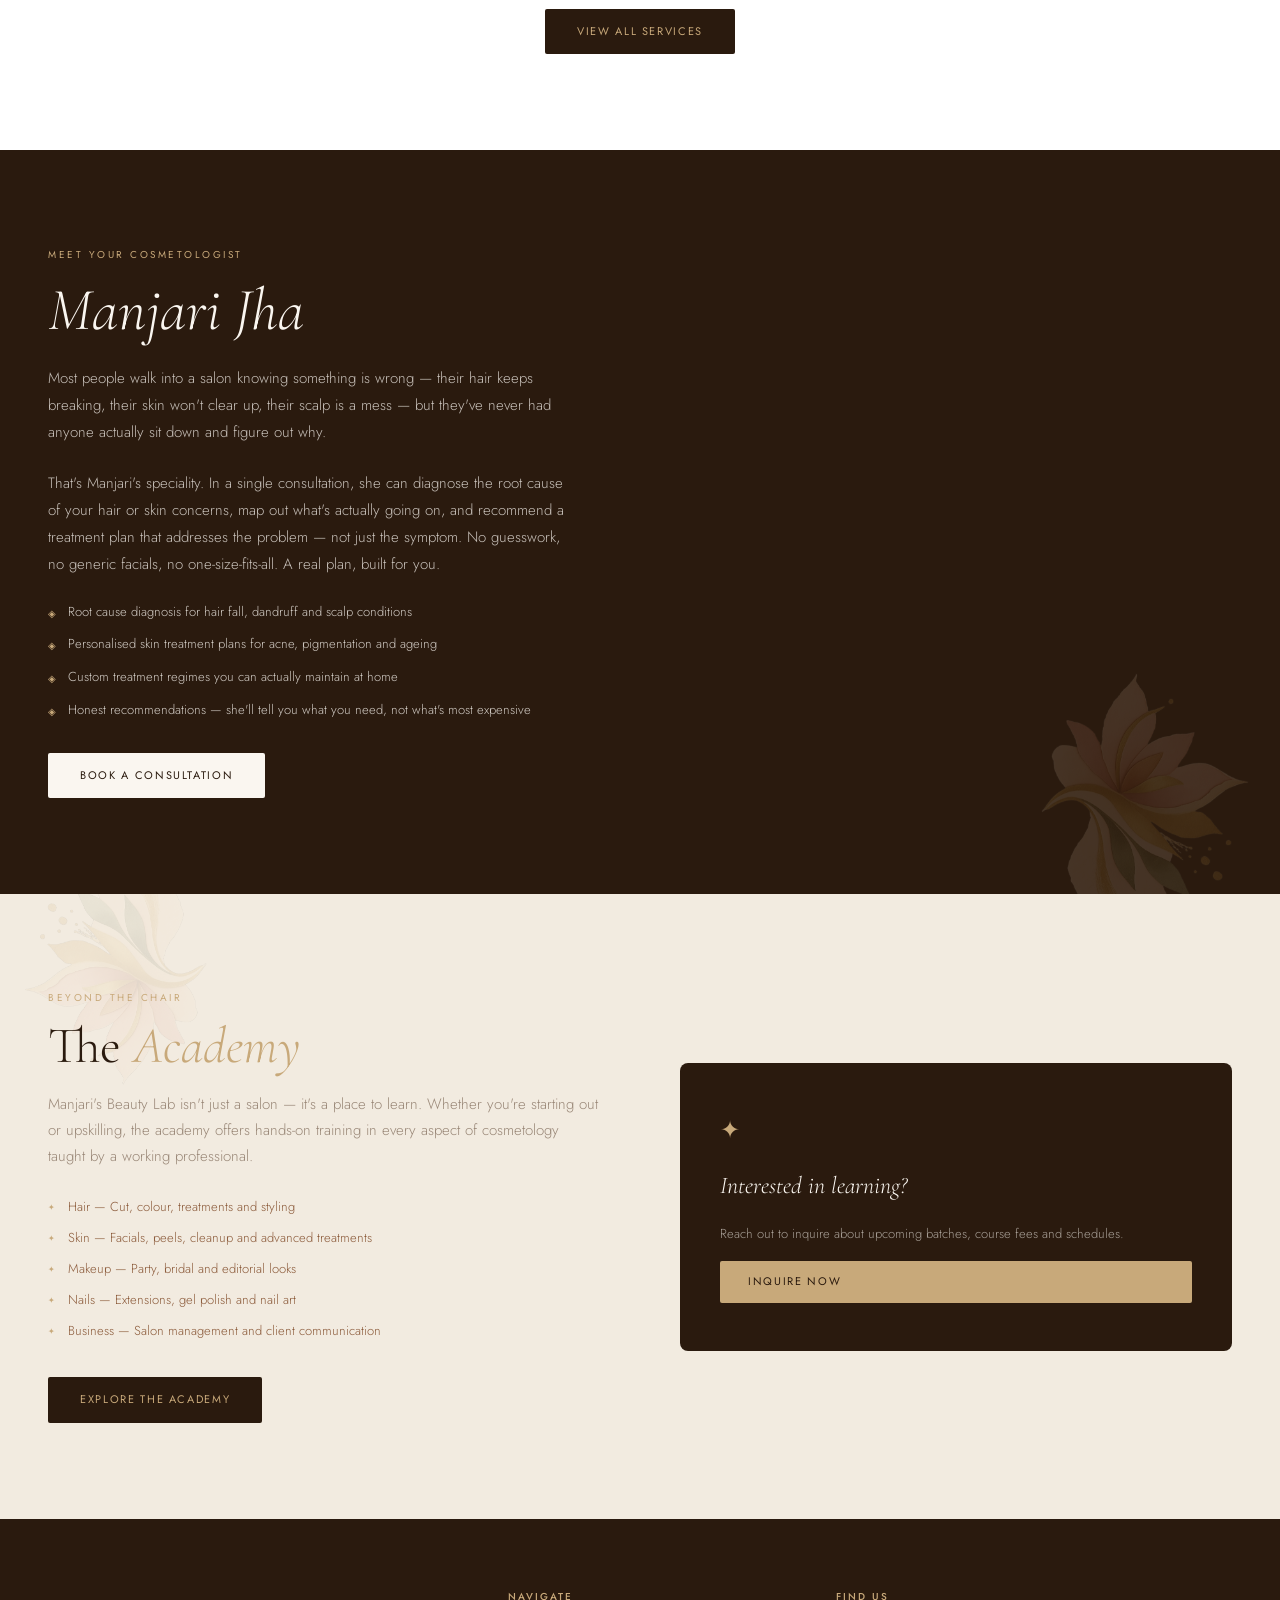
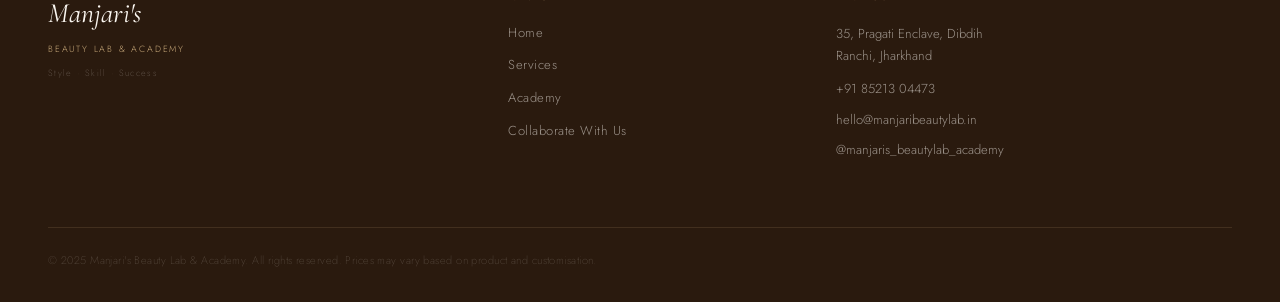
==== commit de5c7af4: "Add files via upload" ====
--- a/index.html
+++ b/index.html
@@ -13,8 +13,7 @@
 <!-- NAV -->
 <nav class="nav" id="nav">
   <div class="nav-logo">
-    <span class="nav-logo-name">Manjari's</span>
-    <span class="nav-logo-sub">Beauty Lab & Academy</span>
+    <a href="index.html"><img src="logo.png" alt="Manjari's Beauty Lab & Academy" class="nav-logo-img"></a>
   </div>
   <ul class="nav-links">
     <li><a href="index.html" class="nav-link active">Home</a></li>
@@ -54,28 +53,8 @@
 
 <!-- HERO -->
 <section class="hero">
-  <div class="hero-flower hero-flower-tr" aria-hidden="true">
-    <svg viewBox="0 0 400 400" xmlns="http://www.w3.org/2000/svg">
-      <ellipse cx="220" cy="160" rx="70" ry="110" fill="rgba(220,170,150,0.25)" transform="rotate(-30 220 160)"/>
-      <ellipse cx="260" cy="140" rx="55" ry="90" fill="rgba(210,160,140,0.2)" transform="rotate(10 260 140)"/>
-      <ellipse cx="190" cy="130" rx="50" ry="85" fill="rgba(230,180,160,0.22)" transform="rotate(-60 190 130)"/>
-      <ellipse cx="240" cy="180" rx="45" ry="75" fill="rgba(215,165,145,0.18)" transform="rotate(40 240 180)"/>
-      <ellipse cx="200" cy="110" rx="35" ry="65" fill="rgba(200,155,135,0.2)" transform="rotate(-15 200 110)"/>
-      <ellipse cx="170" cy="170" rx="60" ry="40" fill="rgba(160,185,155,0.2)" transform="rotate(20 170 170)"/>
-      <ellipse cx="230" cy="200" rx="50" ry="30" fill="rgba(150,175,145,0.18)" transform="rotate(-10 230 200)"/>
-      <path d="M215 155 Q220 120 225 155 Q240 165 215 165 Q190 165 205 155 Q210 120 215 155Z" fill="rgba(200,169,122,0.35)"/>
-      <circle cx="225" cy="110" r="3" fill="rgba(200,169,122,0.5)"/>
-      <circle cx="235" cy="105" r="2" fill="rgba(200,169,122,0.4)"/>
-      <circle cx="218" cy="100" r="2.5" fill="rgba(200,169,122,0.45)"/>
-    </svg>
-  </div>
-  <div class="hero-flower hero-flower-bl" aria-hidden="true">
-    <svg viewBox="0 0 300 300" xmlns="http://www.w3.org/2000/svg">
-      <ellipse cx="120" cy="180" rx="55" ry="85" fill="rgba(220,170,150,0.15)" transform="rotate(20 120 180)"/>
-      <ellipse cx="150" cy="160" rx="45" ry="70" fill="rgba(160,185,155,0.15)" transform="rotate(-30 150 160)"/>
-      <ellipse cx="100" cy="150" rx="40" ry="65" fill="rgba(210,160,140,0.12)" transform="rotate(50 100 150)"/>
-    </svg>
-  </div>
+  <img src="flower.png" alt="" class="flower-img flower-tr" aria-hidden="true">
+  <img src="flower.png" alt="" class="flower-img flower-bl" aria-hidden="true">
 
   <div class="hero-content">
     <p class="hero-eyebrow">Ranchi's Premium Beauty Destination</p>
@@ -152,35 +131,37 @@
 
 <!-- ABOUT STRIP -->
 <section class="about-strip">
-  <div class="about-flower" aria-hidden="true">
-    <svg viewBox="0 0 300 300" xmlns="http://www.w3.org/2000/svg">
-      <ellipse cx="150" cy="150" rx="60" ry="95" fill="rgba(255,240,230,0.12)" transform="rotate(-20 150 150)"/>
-      <ellipse cx="160" cy="140" rx="50" ry="80" fill="rgba(255,240,230,0.1)" transform="rotate(25 160 140)"/>
-      <ellipse cx="140" cy="160" rx="45" ry="70" fill="rgba(255,240,230,0.1)" transform="rotate(-50 140 160)"/>
-    </svg>
-  </div>
+  <img src="flower.png" alt="" class="flower-img flower-br" aria-hidden="true">
   <div class="about-content">
     <p class="about-eyebrow">Meet Your Cosmetologist</p>
     <h2 class="about-title">Manjari Jha</h2>
-    <p class="about-text">A trained cosmetologist with expertise across hair, skin, nails and bridal makeup. Manjari's approach combines technical precision with a deep understanding of what her clients need — whether it's a quick clean-up or a complete bridal transformation.</p>
-    <div class="about-stats">
-      <div class="stat"><span class="stat-num">9+</span><span class="stat-label">Services</span></div>
-      <div class="stat"><span class="stat-num">100%</span><span class="stat-label">Premium Products</span></div>
-      <div class="stat"><span class="stat-num">1</span><span class="stat-label">Dedicated Expert</span></div>
-    </div>
-    <a href="https://wa.me/918521304473" target="_blank" class="btn-primary-light">Get in Touch</a>
+    <p class="about-text">Most people walk into a salon knowing something is wrong — their hair keeps breaking, their skin won't clear up, their scalp is a mess — but they've never had anyone actually sit down and figure out why.</p>
+    <p class="about-text about-text-2">That's Manjari's speciality. In a single consultation, she can diagnose the root cause of your hair or skin concerns, map out what's actually going on, and recommend a treatment plan that addresses the problem — not just the symptom. No guesswork, no generic facials, no one-size-fits-all. A real plan, built for you.</p>
+    <div class="about-speciality">
+      <div class="speciality-item">
+        <span class="speciality-icon">◈</span>
+        <span>Root cause diagnosis for hair fall, dandruff and scalp conditions</span>
+      </div>
+      <div class="speciality-item">
+        <span class="speciality-icon">◈</span>
+        <span>Personalised skin treatment plans for acne, pigmentation and ageing</span>
+      </div>
+      <div class="speciality-item">
+        <span class="speciality-icon">◈</span>
+        <span>Custom treatment regimes you can actually maintain at home</span>
+      </div>
+      <div class="speciality-item">
+        <span class="speciality-icon">◈</span>
+        <span>Honest recommendations — she'll tell you what you need, not what's most expensive</span>
+      </div>
+    </div>
+    <a href="https://wa.me/918521304473" target="_blank" class="btn-primary-light">Book a Consultation</a>
   </div>
 </section>
 
 <!-- ACADEMY TEASER -->
 <section class="section academy-teaser">
-  <div class="academy-flower" aria-hidden="true">
-    <svg viewBox="0 0 350 350" xmlns="http://www.w3.org/2000/svg">
-      <ellipse cx="200" cy="180" rx="65" ry="100" fill="rgba(200,169,122,0.08)" transform="rotate(-25 200 180)"/>
-      <ellipse cx="220" cy="160" rx="50" ry="80" fill="rgba(200,169,122,0.06)" transform="rotate(20 220 160)"/>
-      <ellipse cx="180" cy="170" rx="55" ry="35" fill="rgba(160,185,155,0.08)" transform="rotate(15 180 170)"/>
-    </svg>
-  </div>
+  <img src="flower.png" alt="" class="flower-img flower-tl" aria-hidden="true">
   <div class="academy-inner">
     <div class="academy-text">
       <div class="section-label">Beyond the Chair</div>
@@ -208,12 +189,7 @@
 
 <!-- FOOTER -->
 <footer class="footer">
-  <div class="footer-flower" aria-hidden="true">
-    <svg viewBox="0 0 250 250" xmlns="http://www.w3.org/2000/svg">
-      <ellipse cx="125" cy="125" rx="55" ry="85" fill="rgba(255,255,255,0.04)" transform="rotate(-20 125 125)"/>
-      <ellipse cx="135" cy="115" rx="45" ry="70" fill="rgba(255,255,255,0.03)" transform="rotate(30 135 115)"/>
-    </svg>
-  </div>
+  <img src="flower.png" alt="" class="flower-img flower-center-r" aria-hidden="true">
   <div class="footer-top">
     <div class="footer-brand">
       <div class="footer-logo-name">Manjari's</div>
--- a/style.css
+++ b/style.css
@@ -362,3 +362,90 @@
   .footer-top { grid-template-columns: 1fr; gap: 36px; }
   .collab-contact-strip { padding: 56px 24px; }
 }
+
+/* ── REAL FLOWER IMAGE ── */
+.flower-img {
+  position: absolute;
+  pointer-events: none;
+  user-select: none;
+}
+.flower-tr {
+  top: -40px; right: -40px;
+  width: 420px; opacity: 0.18;
+  transform: rotate(0deg);
+}
+.flower-bl {
+  bottom: -40px; left: -40px;
+  width: 300px; opacity: 0.12;
+  transform: rotate(180deg);
+}
+.flower-br {
+  bottom: -20px; right: -20px;
+  width: 320px; opacity: 0.13;
+  transform: rotate(90deg);
+}
+.flower-tl {
+  top: -20px; left: -20px;
+  width: 280px; opacity: 0.1;
+  transform: rotate(270deg);
+}
+.flower-center-r {
+  top: 50%; right: -60px;
+  transform: translateY(-50%) rotate(15deg);
+  width: 360px; opacity: 0.12;
+}
+@media (max-width: 768px) {
+  .flower-tr { width: 220px; opacity: 0.12; }
+  .flower-bl { width: 180px; }
+  .flower-br { width: 180px; }
+  .flower-center-r { width: 200px; }
+}
+
+/* ── LOGO IMAGE ── */
+.nav-logo-img {
+  height: 52px;
+  width: auto;
+  display: block;
+  object-fit: contain;
+}
+
+/* ── ABOUT SKETCH ── */
+.about-sketch {
+  flex-shrink: 0;
+  position: relative;
+  z-index: 2;
+}
+.about-sketch-img {
+  width: 320px;
+  height: 380px;
+  object-fit: cover;
+  object-position: top center;
+  border-radius: 4px;
+  border: 1px solid rgba(200,169,122,0.2);
+  display: block;
+}
+
+@media (max-width: 1024px) {
+  .about-sketch-img { width: 260px; height: 320px; }
+}
+@media (max-width: 768px) {
+  .about-sketch { display: none; }
+  .nav-logo-img { height: 40px; }
+}
+
+/* ── ABOUT SPECIALITY LIST ── */
+.about-text-2 { margin-top: -12px; margin-bottom: 24px; }
+.about-speciality {
+  display: flex; flex-direction: column; gap: 12px;
+  margin-bottom: 32px;
+}
+.speciality-item {
+  display: flex; align-items: flex-start; gap: 12px;
+  font-size: 13px; font-weight: 300;
+  color: rgba(250,246,240,0.8);
+  line-height: 1.6;
+}
+.speciality-icon {
+  color: var(--gold); font-size: 10px;
+  margin-top: 4px; flex-shrink: 0;
+}
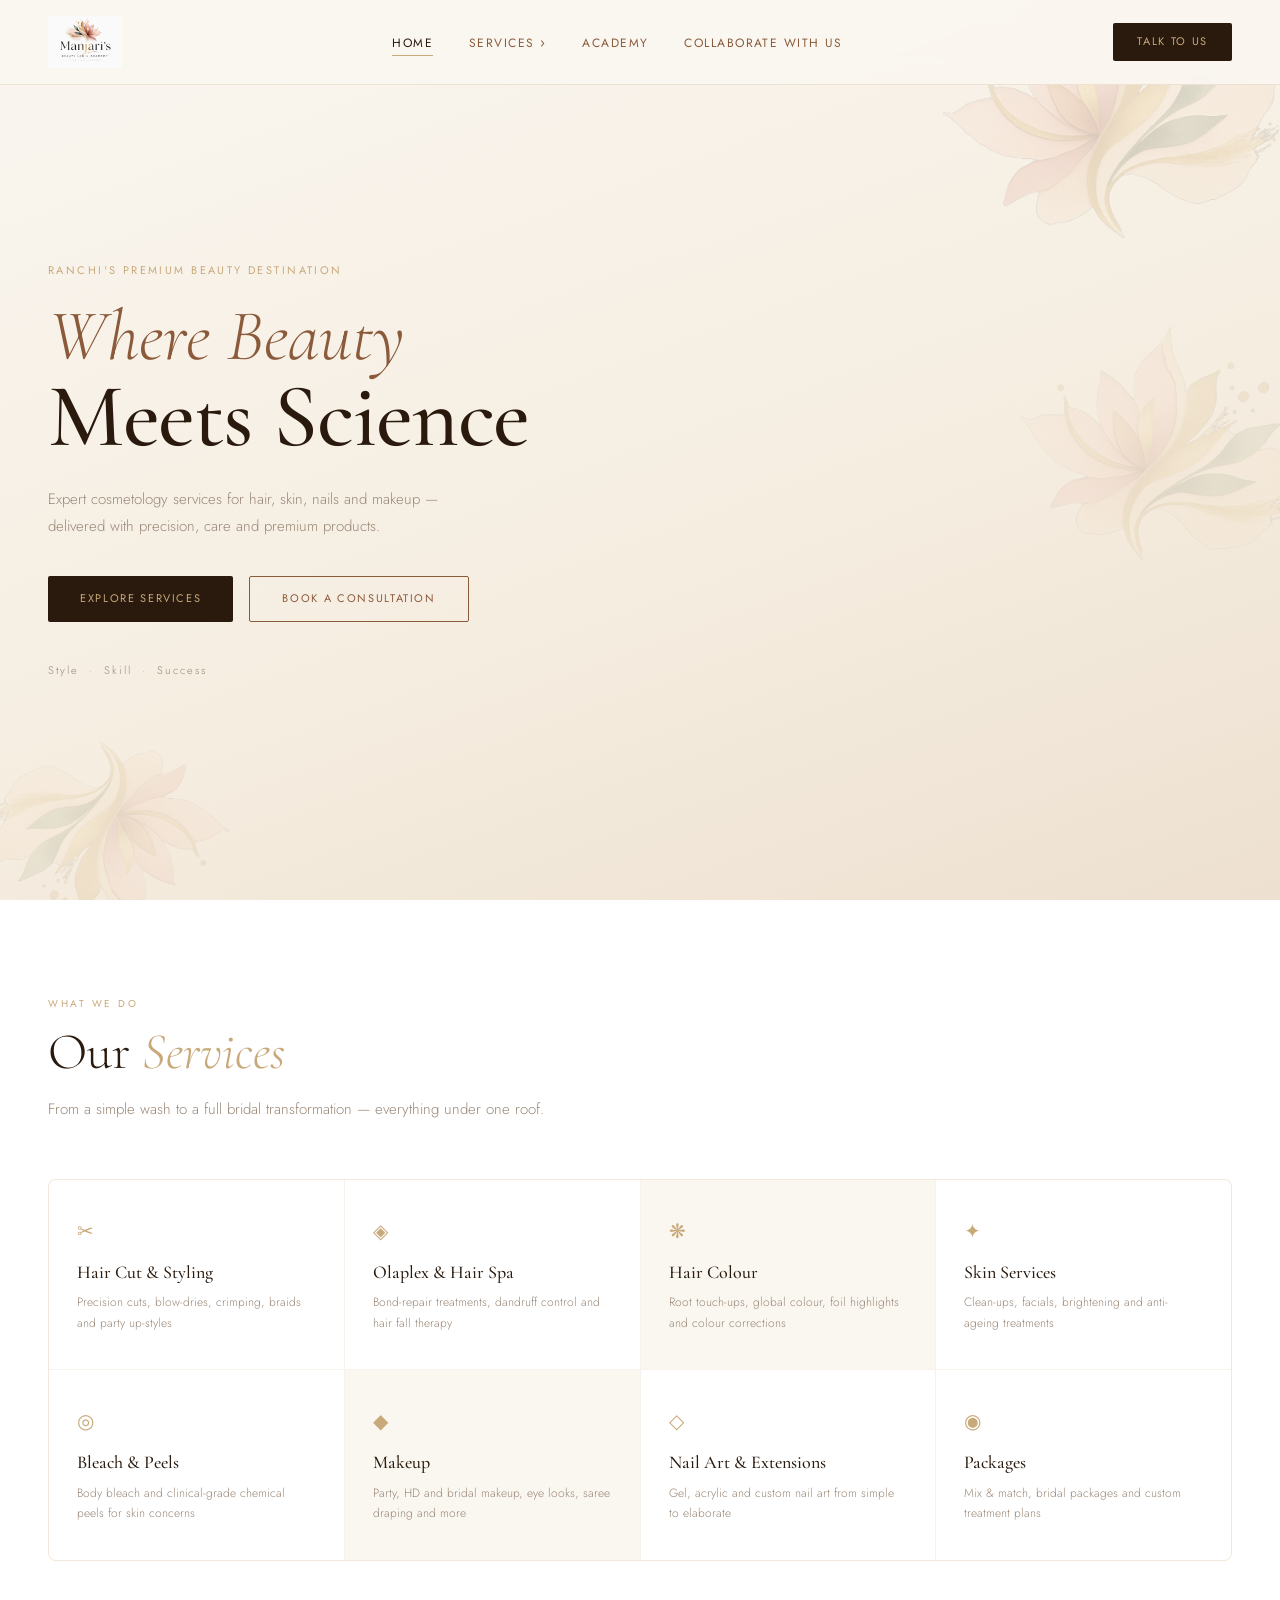
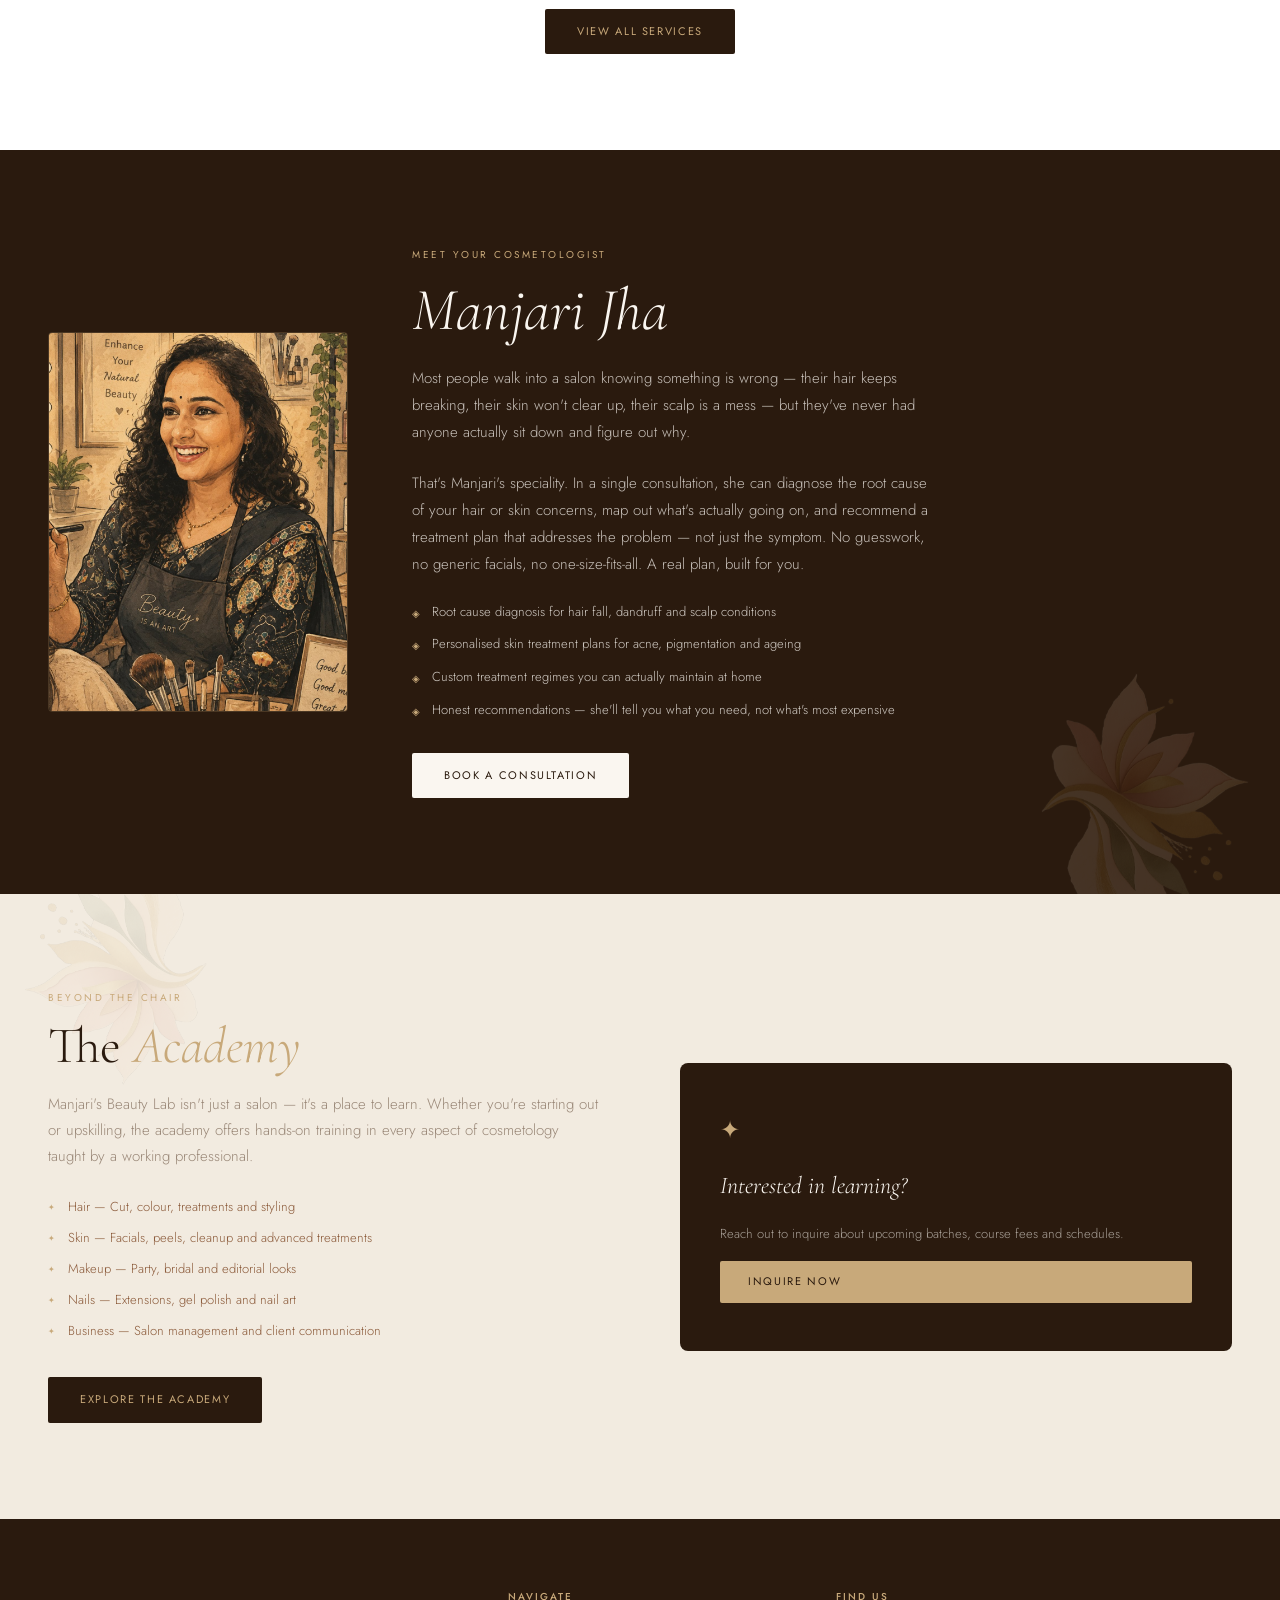
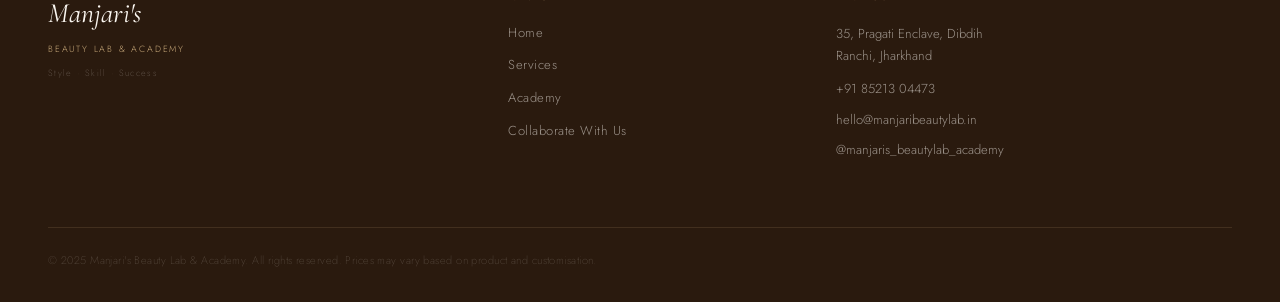
==== commit 0c4cd2e6: "Add files via upload" ====
--- a/index.html
+++ b/index.html
@@ -132,6 +132,9 @@
 <!-- ABOUT STRIP -->
 <section class="about-strip">
   <img src="flower.png" alt="" class="flower-img flower-br" aria-hidden="true">
+  <div class="about-sketch">
+    <img src="manjari-sketch.png" alt="Manjari Jha — Cosmetologist" class="about-sketch-img">
+  </div>
   <div class="about-content">
     <p class="about-eyebrow">Meet Your Cosmetologist</p>
     <h2 class="about-title">Manjari Jha</h2>
--- a/style.css
+++ b/style.css
@@ -449,3 +449,37 @@
   color: var(--gold); font-size: 10px;
   margin-top: 4px; flex-shrink: 0;
 }
+
+/* ── ABOUT STRIP LAYOUT WITH SKETCH ── */
+.about-strip {
+  display: flex;
+  align-items: center;
+  gap: 64px;
+}
+.about-sketch {
+  flex-shrink: 0;
+  position: relative;
+  z-index: 2;
+}
+.about-sketch-img {
+  width: 300px;
+  height: 380px;
+  object-fit: cover;
+  object-position: top center;
+  border-radius: 4px;
+  border: 1px solid rgba(200,169,122,0.2);
+  display: block;
+}
+.about-content {
+  flex: 1;
+  position: relative;
+  z-index: 2;
+}
+@media (max-width: 1024px) {
+  .about-strip { gap: 40px; }
+  .about-sketch-img { width: 240px; height: 300px; }
+}
+@media (max-width: 768px) {
+  .about-strip { flex-direction: column; gap: 32px; }
+  .about-sketch-img { width: 100%; height: 280px; }
+}
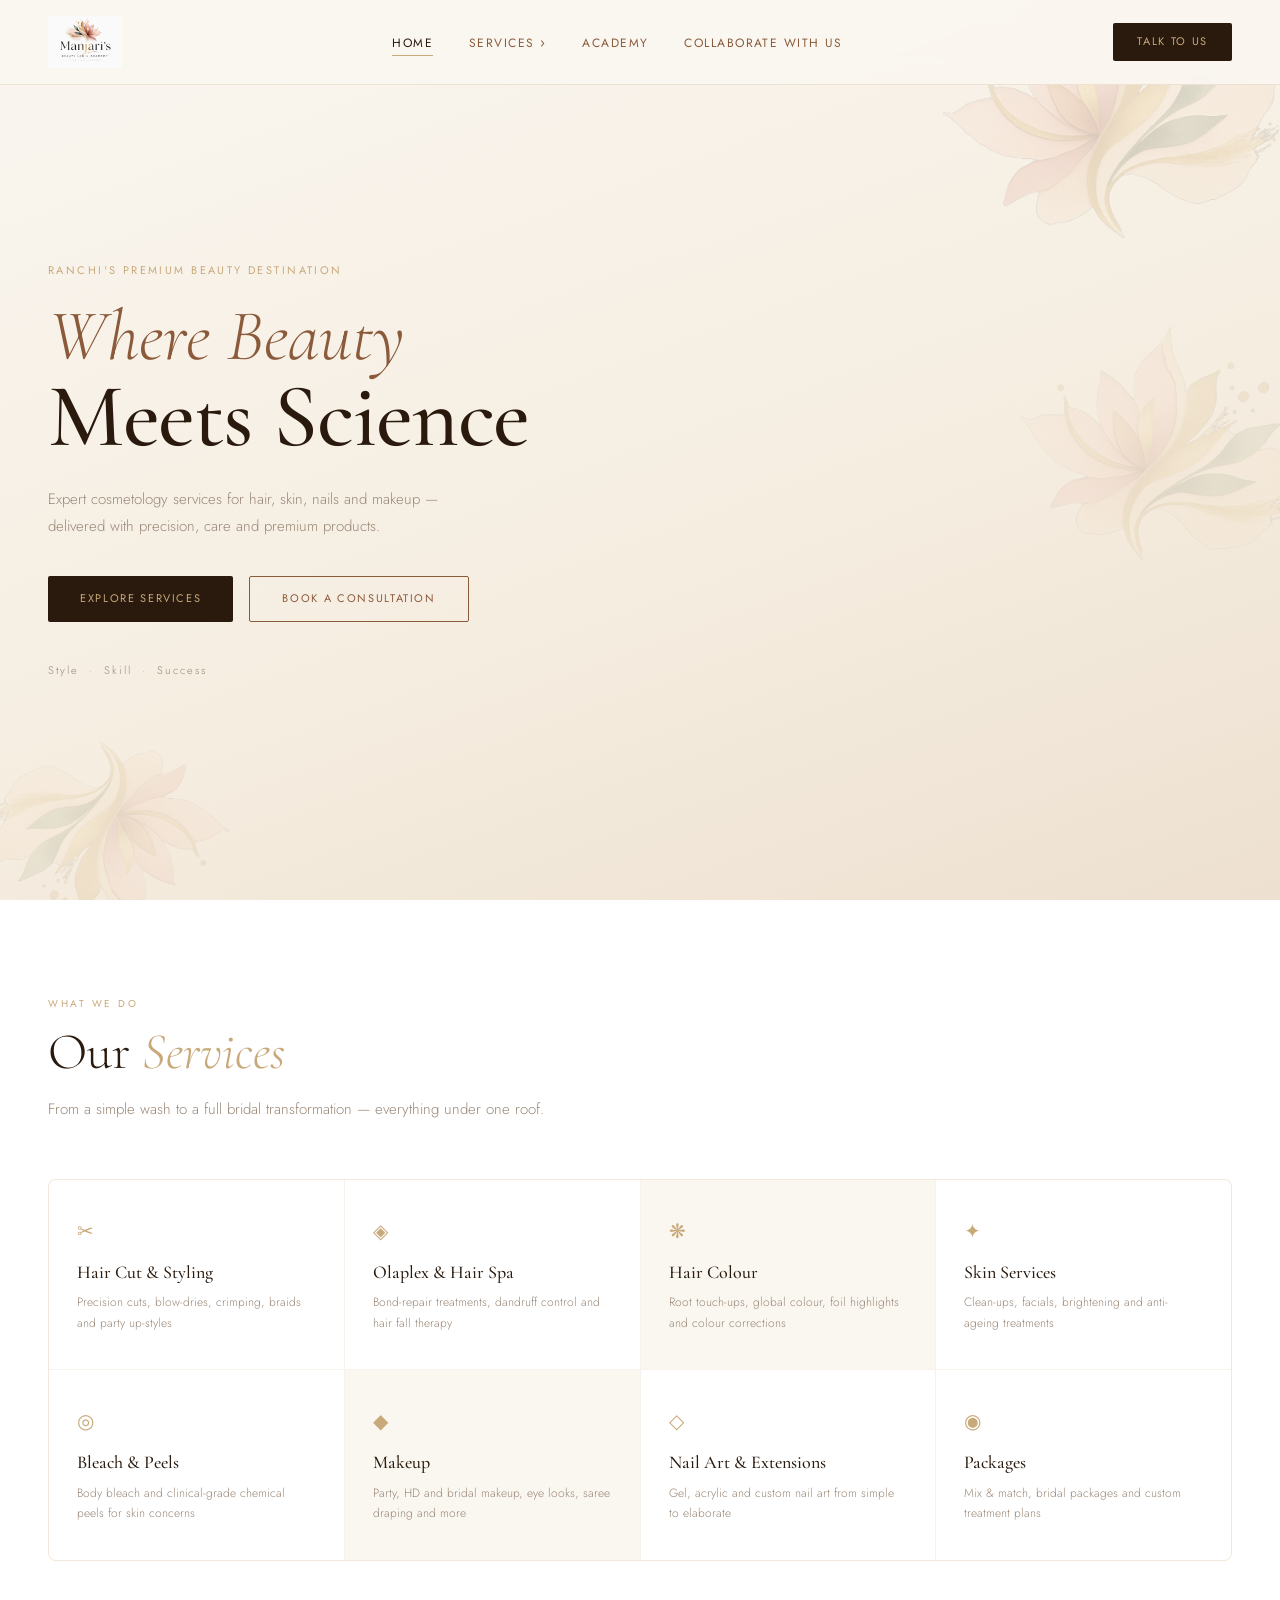
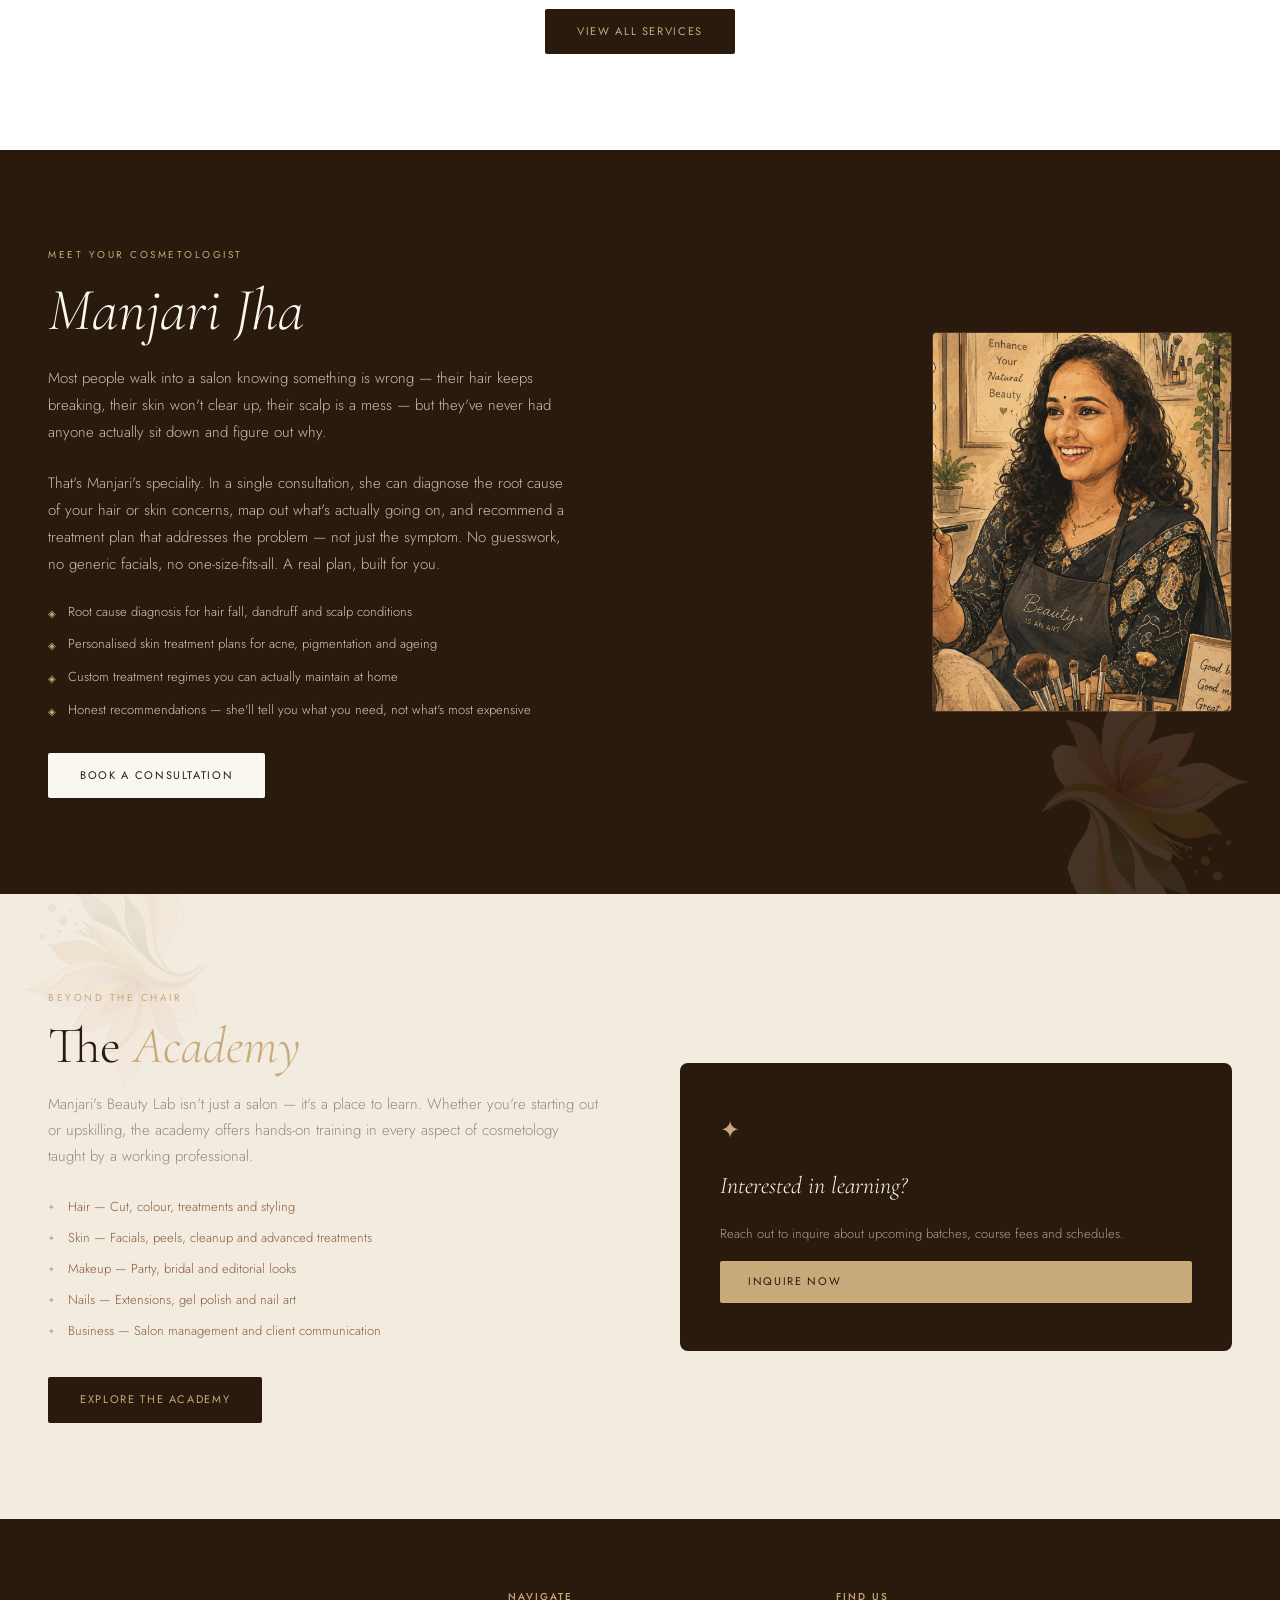
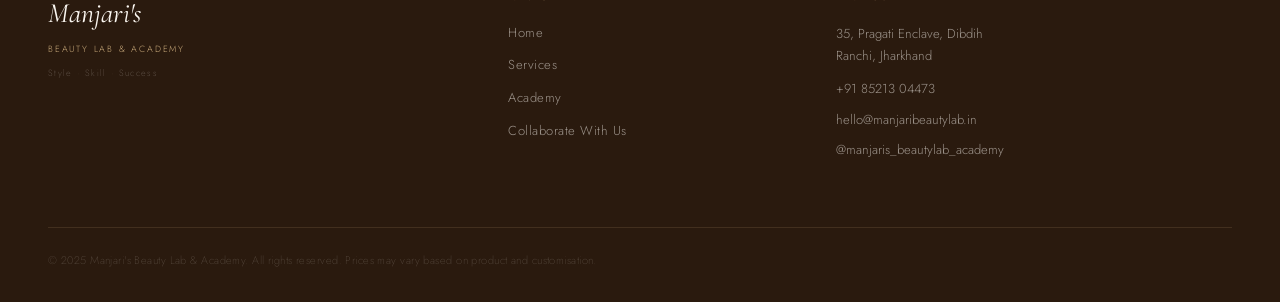
==== commit 31df0db1: "Add files via upload" ====
--- a/index.html
+++ b/index.html
@@ -132,9 +132,6 @@
 <!-- ABOUT STRIP -->
 <section class="about-strip">
   <img src="flower.png" alt="" class="flower-img flower-br" aria-hidden="true">
-  <div class="about-sketch">
-    <img src="manjari-sketch.png" alt="Manjari Jha — Cosmetologist" class="about-sketch-img">
-  </div>
   <div class="about-content">
     <p class="about-eyebrow">Meet Your Cosmetologist</p>
     <h2 class="about-title">Manjari Jha</h2>
@@ -159,6 +156,9 @@
       </div>
     </div>
     <a href="https://wa.me/918521304473" target="_blank" class="btn-primary-light">Book a Consultation</a>
+  </div>
+  <div class="about-sketch">
+    <img src="manjari-sketch.png" alt="Manjari Jha — Cosmetologist" class="about-sketch-img">
   </div>
 </section>
 
--- a/style.css
+++ b/style.css
@@ -160,7 +160,9 @@
   background: var(--dark);
   padding: 96px 48px;
   position: relative; overflow: hidden;
-  display: flex; align-items: center; gap: 80px;
+  display: flex; align-items: center; gap: 64px;
+  flex-direction: row;
+  justify-content: space-between;
 }
 .about-flower { position: absolute; right: 48px; top: 50%; transform: translateY(-50%); width: 280px; opacity: 0.5; }
 .about-content { max-width: 640px; position: relative; z-index: 2; }
@@ -451,11 +453,7 @@
 }
 
 /* ── ABOUT STRIP LAYOUT WITH SKETCH ── */
-.about-strip {
-  display: flex;
-  align-items: center;
-  gap: 64px;
-}
+
 .about-sketch {
   flex-shrink: 0;
   position: relative;
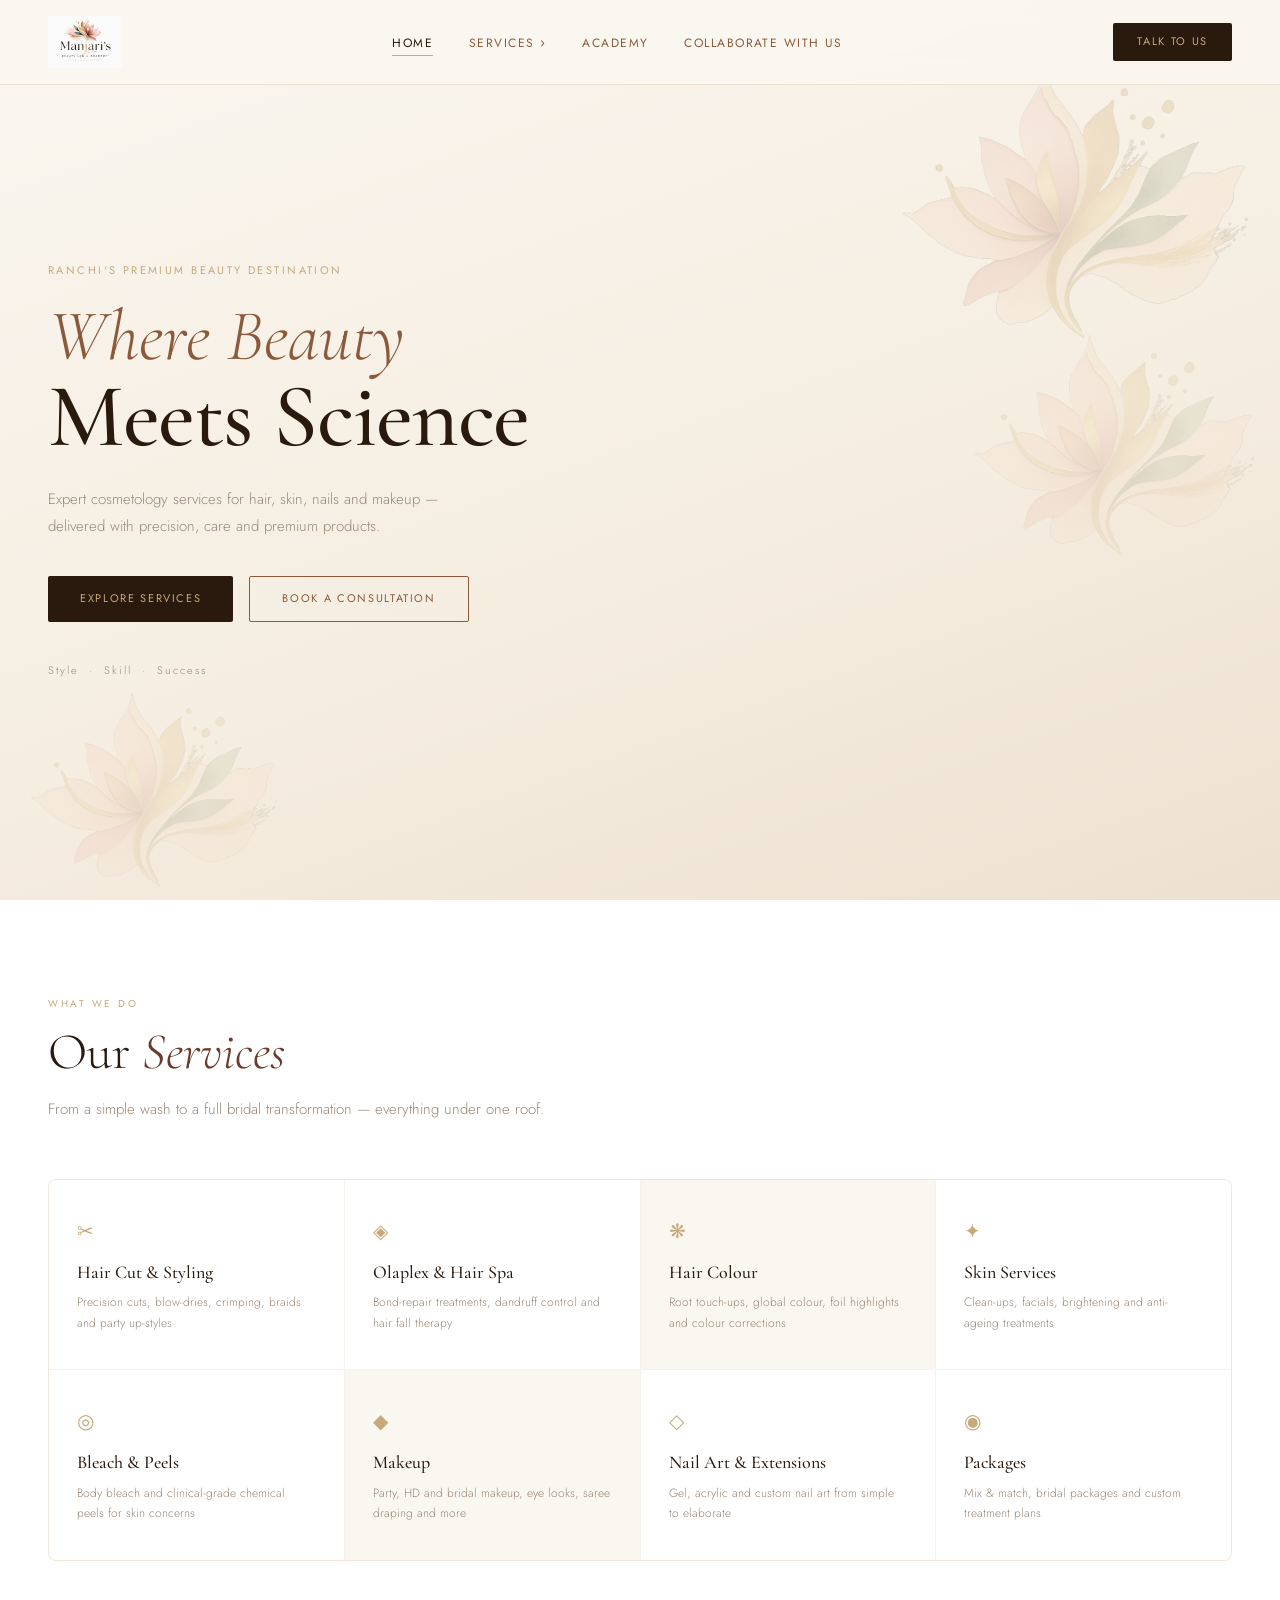
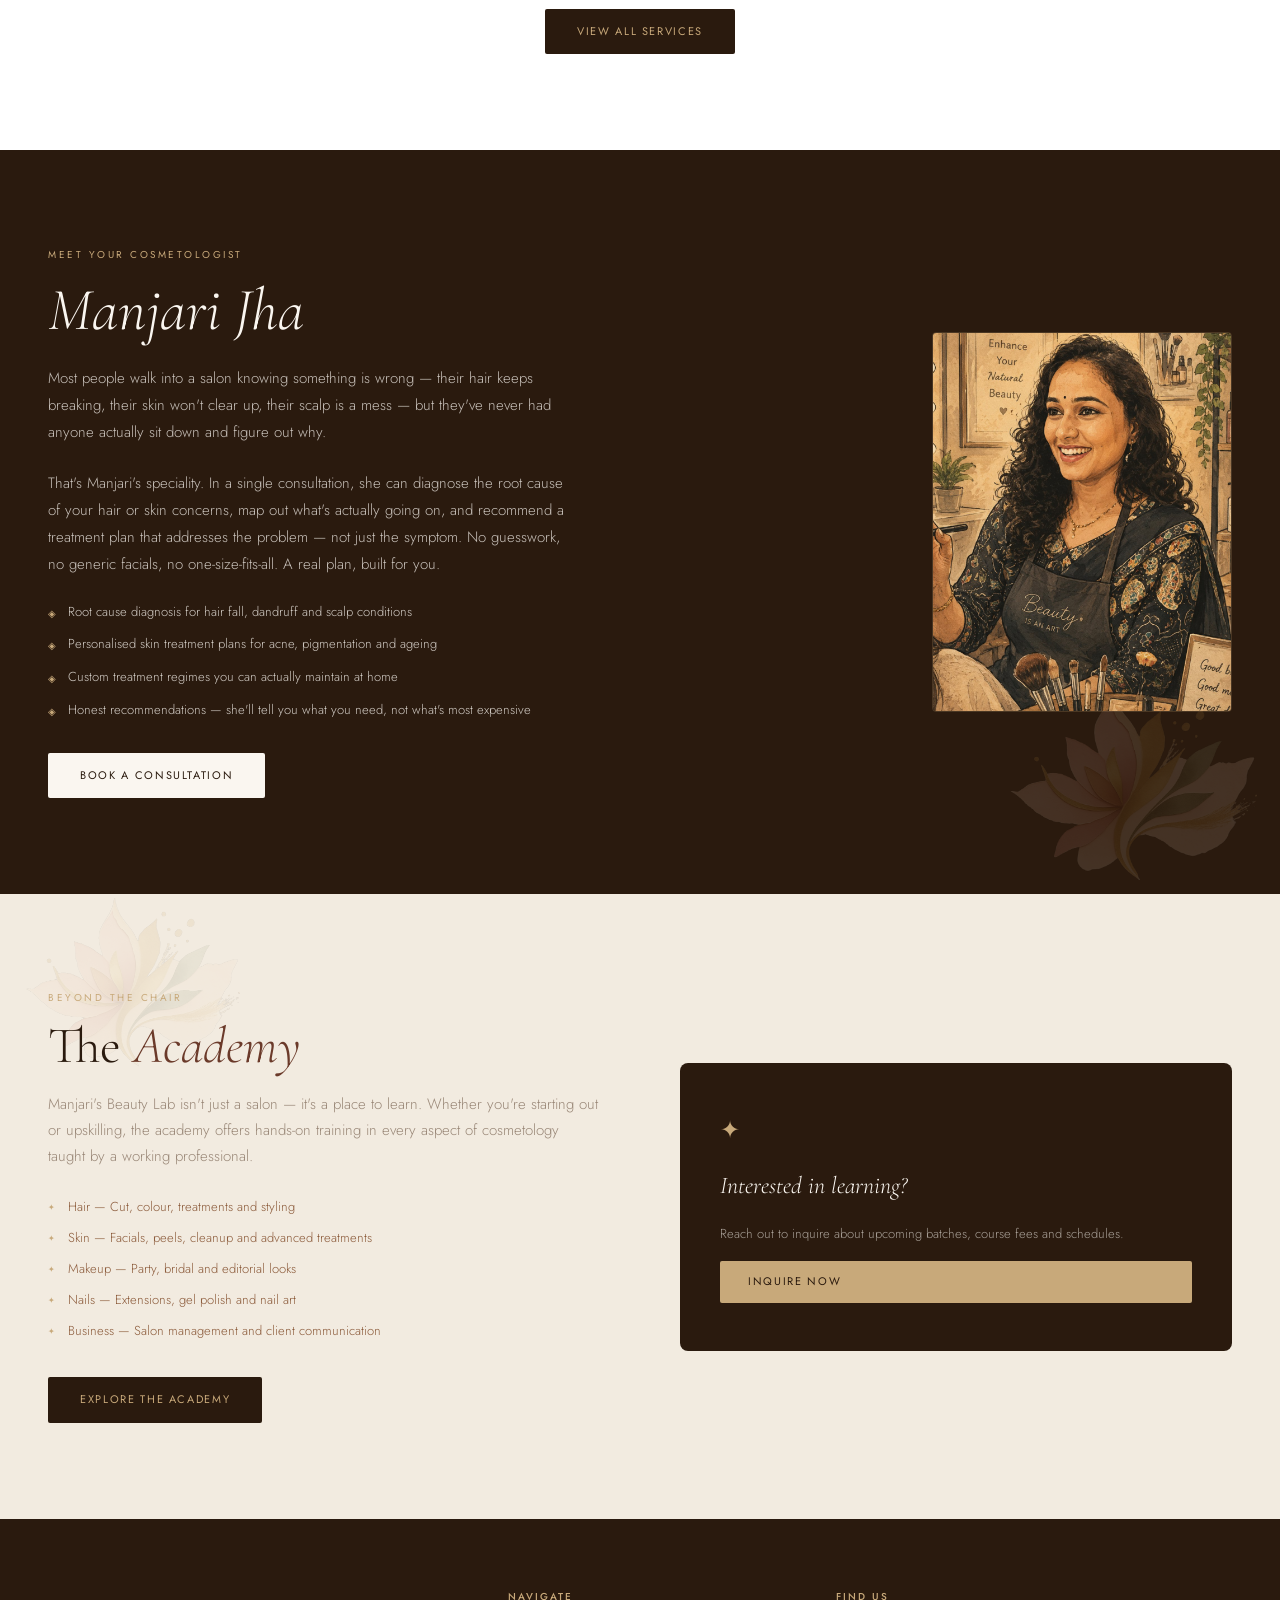
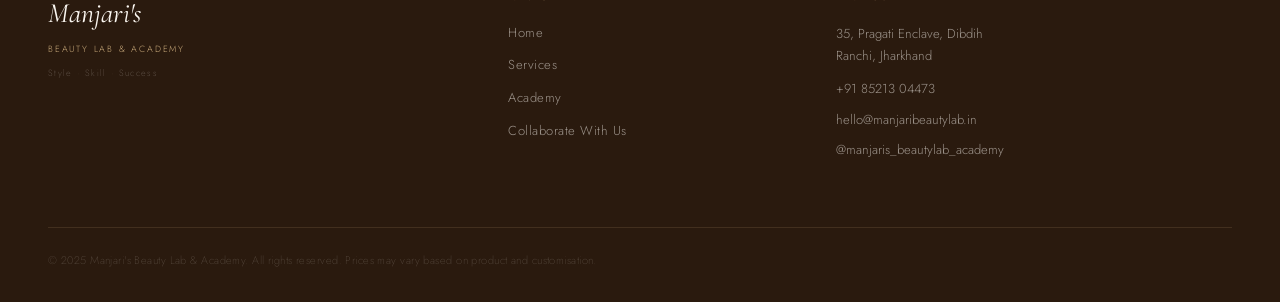
==== commit c1fc312b: "Add files via upload" ====
--- a/index.html
+++ b/index.html
@@ -29,6 +29,7 @@
         <li><a href="services.html#makeup">Makeup</a></li>
         <li><a href="services.html#nails">Nail Art & Extensions</a></li>
         <li><a href="services.html#packages">Packages</a></li>
+        <li><a href="services.html#waxing">Threading & Waxing</a></li>
       </ul>
     </li>
     <li><a href="academy.html" class="nav-link">Academy</a></li>
--- a/style.css
+++ b/style.css
@@ -18,14 +18,14 @@
 
 /* ── RESET ── */
 *, *::before, *::after { margin: 0; padding: 0; box-sizing: border-box; }
-html { scroll-behavior: smooth; }
-body { font-family: var(--font-sans); background: var(--cream); color: var(--dark); font-weight: 300; line-height: 1.6; overflow-x: hidden; }
+html { scroll-behavior: smooth; overflow-x: clip; width: 100%; }
+body { font-family: var(--font-sans); background: var(--cream); color: var(--dark); font-weight: 300; line-height: 1.6; overflow-x: clip; width: 100%; }
 img { max-width: 100%; display: block; }
 a { text-decoration: none; color: inherit; }
 
 /* ── TYPOGRAPHY ── */
 h1,h2,h3,h4 { font-family: var(--font-serif); font-weight: 400; line-height: 1.15; }
-em { font-style: italic; color: var(--gold); }
+em { font-style: italic; color: var(--brown); }
 p { line-height: 1.75; }
 
 /* ── NAV ── */
@@ -90,6 +90,7 @@
   min-height: 100vh; display: flex; align-items: center;
   padding: 120px 48px 80px;
   position: relative; overflow: hidden;
+  max-width: 100%;
   background: linear-gradient(160deg, var(--cream) 0%, #F5EDE0 60%, #EDE0D0 100%);
 }
 .hero-content { max-width: 580px; position: relative; z-index: 2; }
@@ -140,7 +141,7 @@
 .section-cta { text-align: center; margin-top: 48px; }
 
 /* ── SERVICES GRID ── */
-.services-section { background: var(--white); }
+.services-section { background: var(--white); position: relative; overflow: hidden; }
 .services-grid { display: grid; grid-template-columns: repeat(4, 1fr); gap: 1px; background: rgba(200,169,122,0.15); border: 1px solid rgba(200,169,122,0.15); border-radius: 8px; overflow: hidden; }
 .svc-tile {
   background: var(--white); padding: 36px 28px;
@@ -163,6 +164,7 @@
   display: flex; align-items: center; gap: 64px;
   flex-direction: row;
   justify-content: space-between;
+  max-width: 100%;
 }
 .about-flower { position: absolute; right: 48px; top: 50%; transform: translateY(-50%); width: 280px; opacity: 0.5; }
 .about-content { max-width: 640px; position: relative; z-index: 2; }
@@ -175,7 +177,7 @@
 .stat-label { font-size: 10px; font-weight: 300; color: rgba(250,246,240,0.5); letter-spacing: 0.12em; text-transform: uppercase; margin-top: 4px; }
 
 /* ── ACADEMY TEASER ── */
-.academy-teaser { background: var(--cream-deep); position: relative; overflow: hidden; }
+.academy-teaser { background: var(--cream-deep); position: relative; overflow: hidden; max-width: 100%; }
 .academy-flower { position: absolute; right: 0; top: 0; width: 320px; opacity: 0.6; }
 .academy-inner { display: grid; grid-template-columns: 1fr 1fr; gap: 80px; align-items: center; position: relative; z-index: 2; }
 .academy-text p { font-size: 15px; font-weight: 300; color: var(--muted); margin-bottom: 28px; }
@@ -226,11 +228,11 @@
 .svc-section { padding: 72px 48px; border-bottom: 0.5px solid rgba(200,169,122,0.15); }
 .svc-section:nth-child(even) { background: var(--cream-deep); }
 .svc-section-header { display: flex; align-items: center; gap: 24px; margin-bottom: 40px; }
-.svc-section-header h2 { font-size: clamp(28px, 3.5vw, 44px); font-weight: 300; color: var(--dark); white-space: nowrap; }
+.svc-section-header h2 { font-size: clamp(28px, 3.5vw, 44px); font-weight: 400; color: var(--dark); white-space: nowrap; }
 .svc-section-line { flex: 1; height: 0.5px; background: linear-gradient(90deg, var(--gold), transparent); }
 .svc-cards { display: grid; grid-template-columns: repeat(auto-fill, minmax(280px, 1fr)); gap: 24px; }
 .svc-category { background: var(--white); border-radius: 8px; padding: 28px; border: 0.5px solid rgba(200,169,122,0.2); }
-.svc-cat-title { font-family: var(--font-serif); font-size: 18px; font-weight: 500; font-style: italic; color: var(--gold); margin-bottom: 4px; padding-bottom: 12px; border-bottom: 0.5px solid rgba(200,169,122,0.2); }
+.svc-cat-title { font-family: var(--font-serif); font-size: 18px; font-weight: 600; font-style: italic; color: var(--brown); margin-bottom: 4px; padding-bottom: 12px; border-bottom: 0.5px solid rgba(200,169,122,0.3); }
 .svc-cat-sub { font-size: 11px; font-weight: 300; color: var(--muted); letter-spacing: 0.08em; margin-bottom: 12px; margin-top: 4px; }
 .svc-items { display: flex; flex-direction: column; gap: 0; margin-top: 16px; }
 .svc-item { padding: 12px 0; border-bottom: 0.5px solid rgba(237,232,224,0.8); }
@@ -371,35 +373,39 @@
   pointer-events: none;
   user-select: none;
 }
+/* No negative offsets — all flowers stay inside their parent */
+/* Max rotation ±30deg, never flipped */
 .flower-tr {
-  top: -40px; right: -40px;
+  top: 60px; right: 0;
   width: 420px; opacity: 0.18;
-  transform: rotate(0deg);
+  max-width: 55vw;
 }
 .flower-bl {
-  bottom: -40px; left: -40px;
+  bottom: 0; left: 0;
   width: 300px; opacity: 0.12;
-  transform: rotate(180deg);
+  max-width: 45vw;
 }
 .flower-br {
-  bottom: -20px; right: -20px;
-  width: 320px; opacity: 0.13;
-  transform: rotate(90deg);
+  bottom: 0; right: 0;
+  width: 300px; opacity: 0.13;
+  max-width: 45vw;
 }
 .flower-tl {
-  top: -20px; left: -20px;
-  width: 280px; opacity: 0.1;
-  transform: rotate(270deg);
+  top: 0; left: 0;
+  width: 260px; opacity: 0.1;
+  max-width: 40vw;
 }
 .flower-center-r {
-  top: 50%; right: -60px;
-  transform: translateY(-50%) rotate(15deg);
-  width: 360px; opacity: 0.12;
+  top: 50%; right: 0;
+  transform: translateY(-50%);
+  width: 340px; opacity: 0.12;
+  max-width: 50vw;
 }
 @media (max-width: 768px) {
-  .flower-tr { width: 220px; opacity: 0.12; }
+  .flower-tr { width: 240px; opacity: 0.13; }
   .flower-bl { width: 180px; }
   .flower-br { width: 180px; }
+  .flower-tl { width: 160px; }
   .flower-center-r { width: 200px; }
 }
 
@@ -479,5 +485,6 @@
 }
 @media (max-width: 768px) {
   .about-strip { flex-direction: column; gap: 32px; }
-  .about-sketch-img { width: 100%; height: 280px; }
-}
+  .about-sketch { display: block; width: 100%; }
+  .about-sketch-img { width: 100%; height: 320px; object-fit: cover; object-position: top center; }
+}
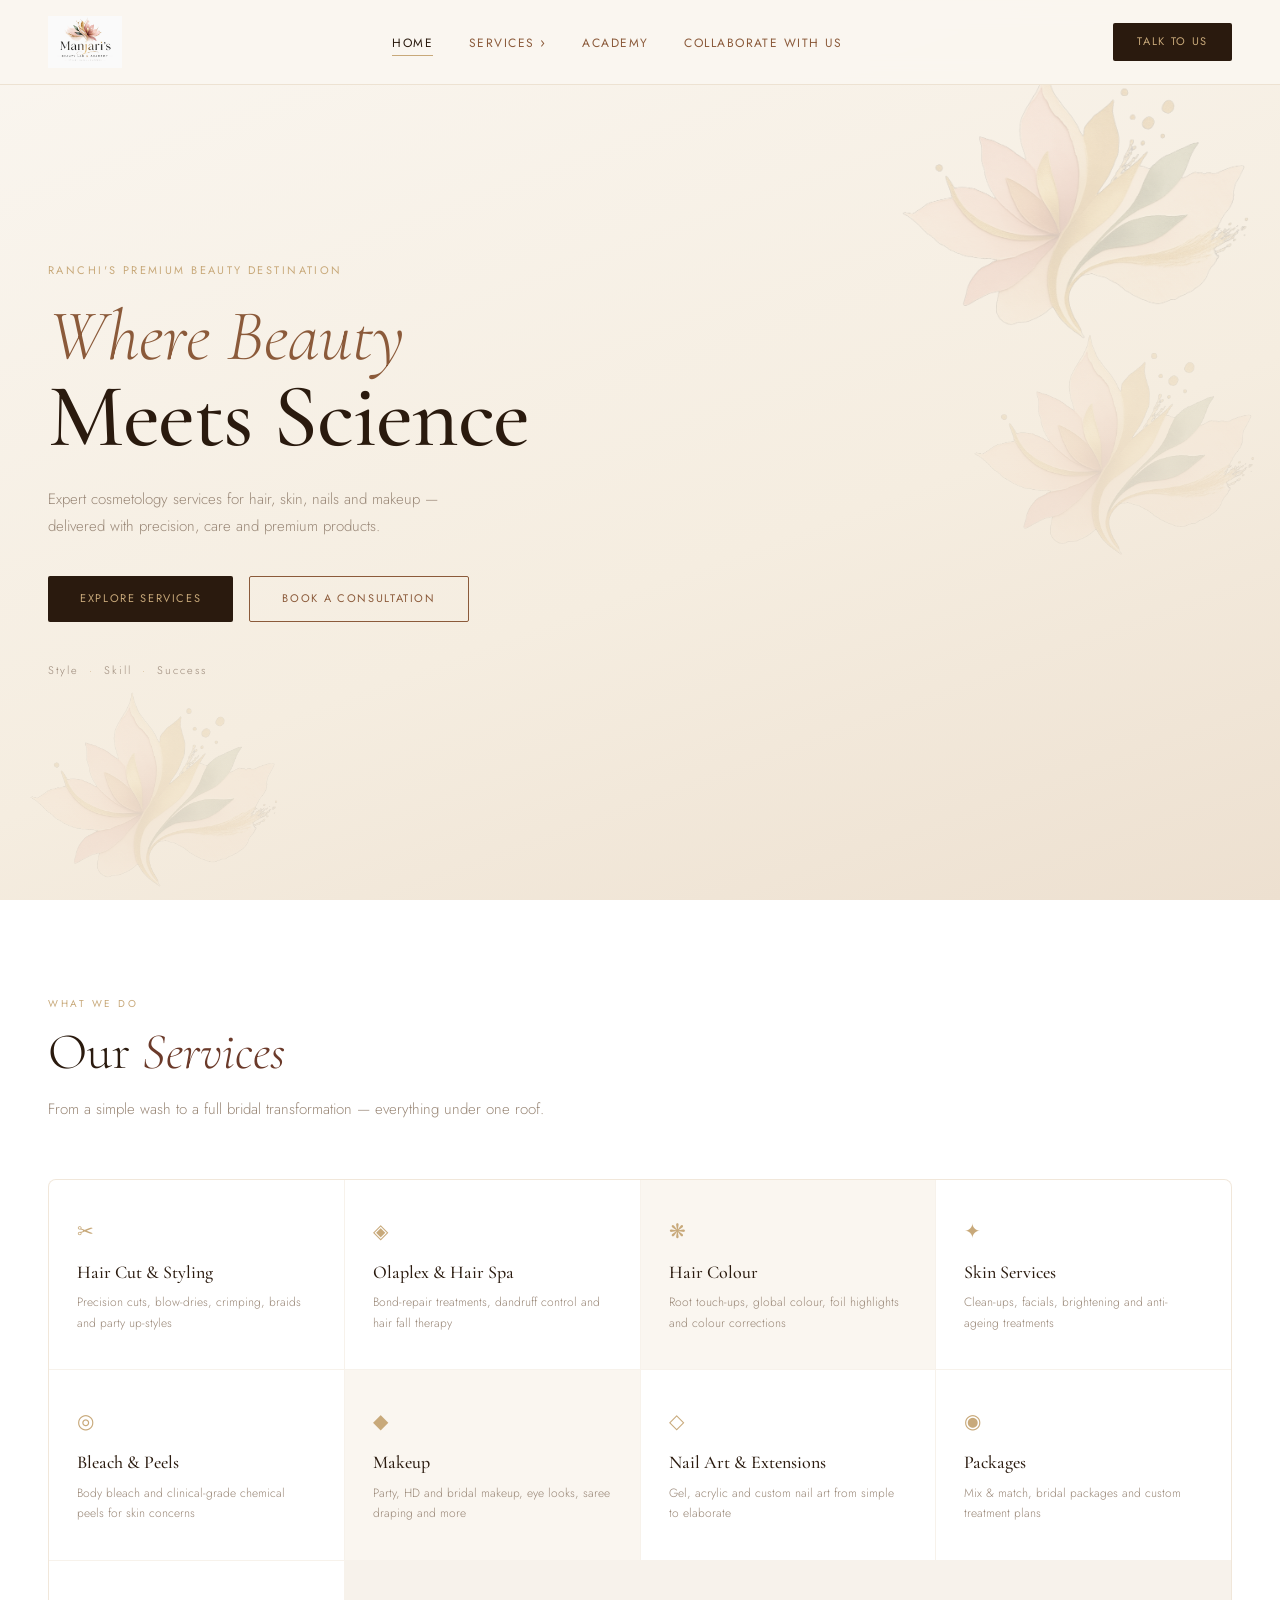
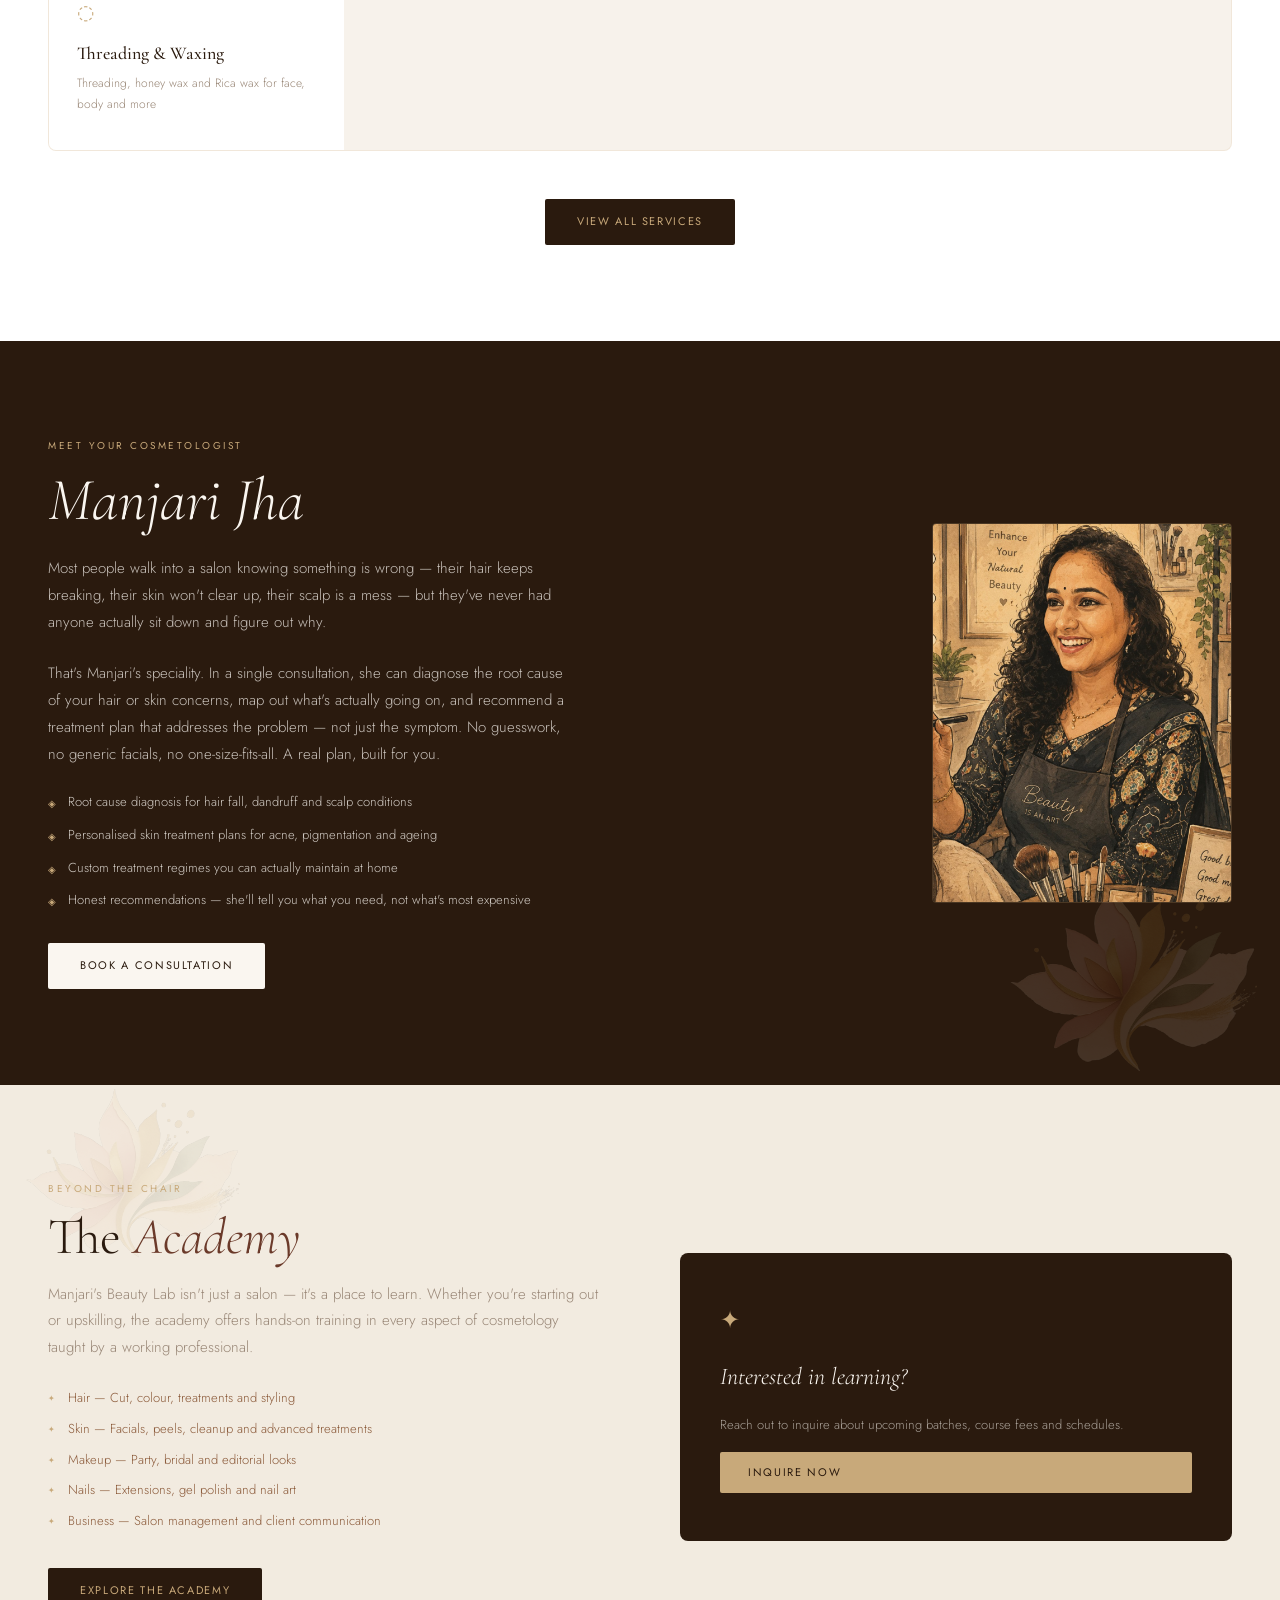
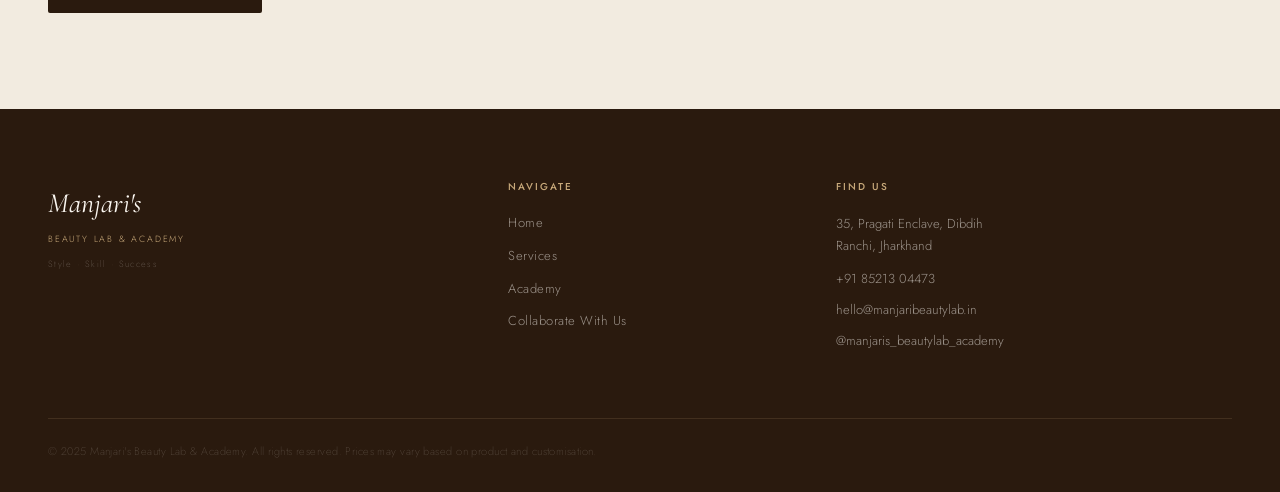
==== commit 3d73f400: "Add files via upload" ====
--- a/index.html
+++ b/index.html
@@ -123,6 +123,11 @@
       <h3>Packages</h3>
       <p>Mix & match, bridal packages and custom treatment plans</p>
     </a>
+    <a href="services.html#waxing" class="svc-tile">
+      <div class="svc-tile-icon">◌</div>
+      <h3>Threading & Waxing</h3>
+      <p>Threading, honey wax and Rica wax for face, body and more</p>
+    </a>
   </div>
 
   <div class="section-cta">
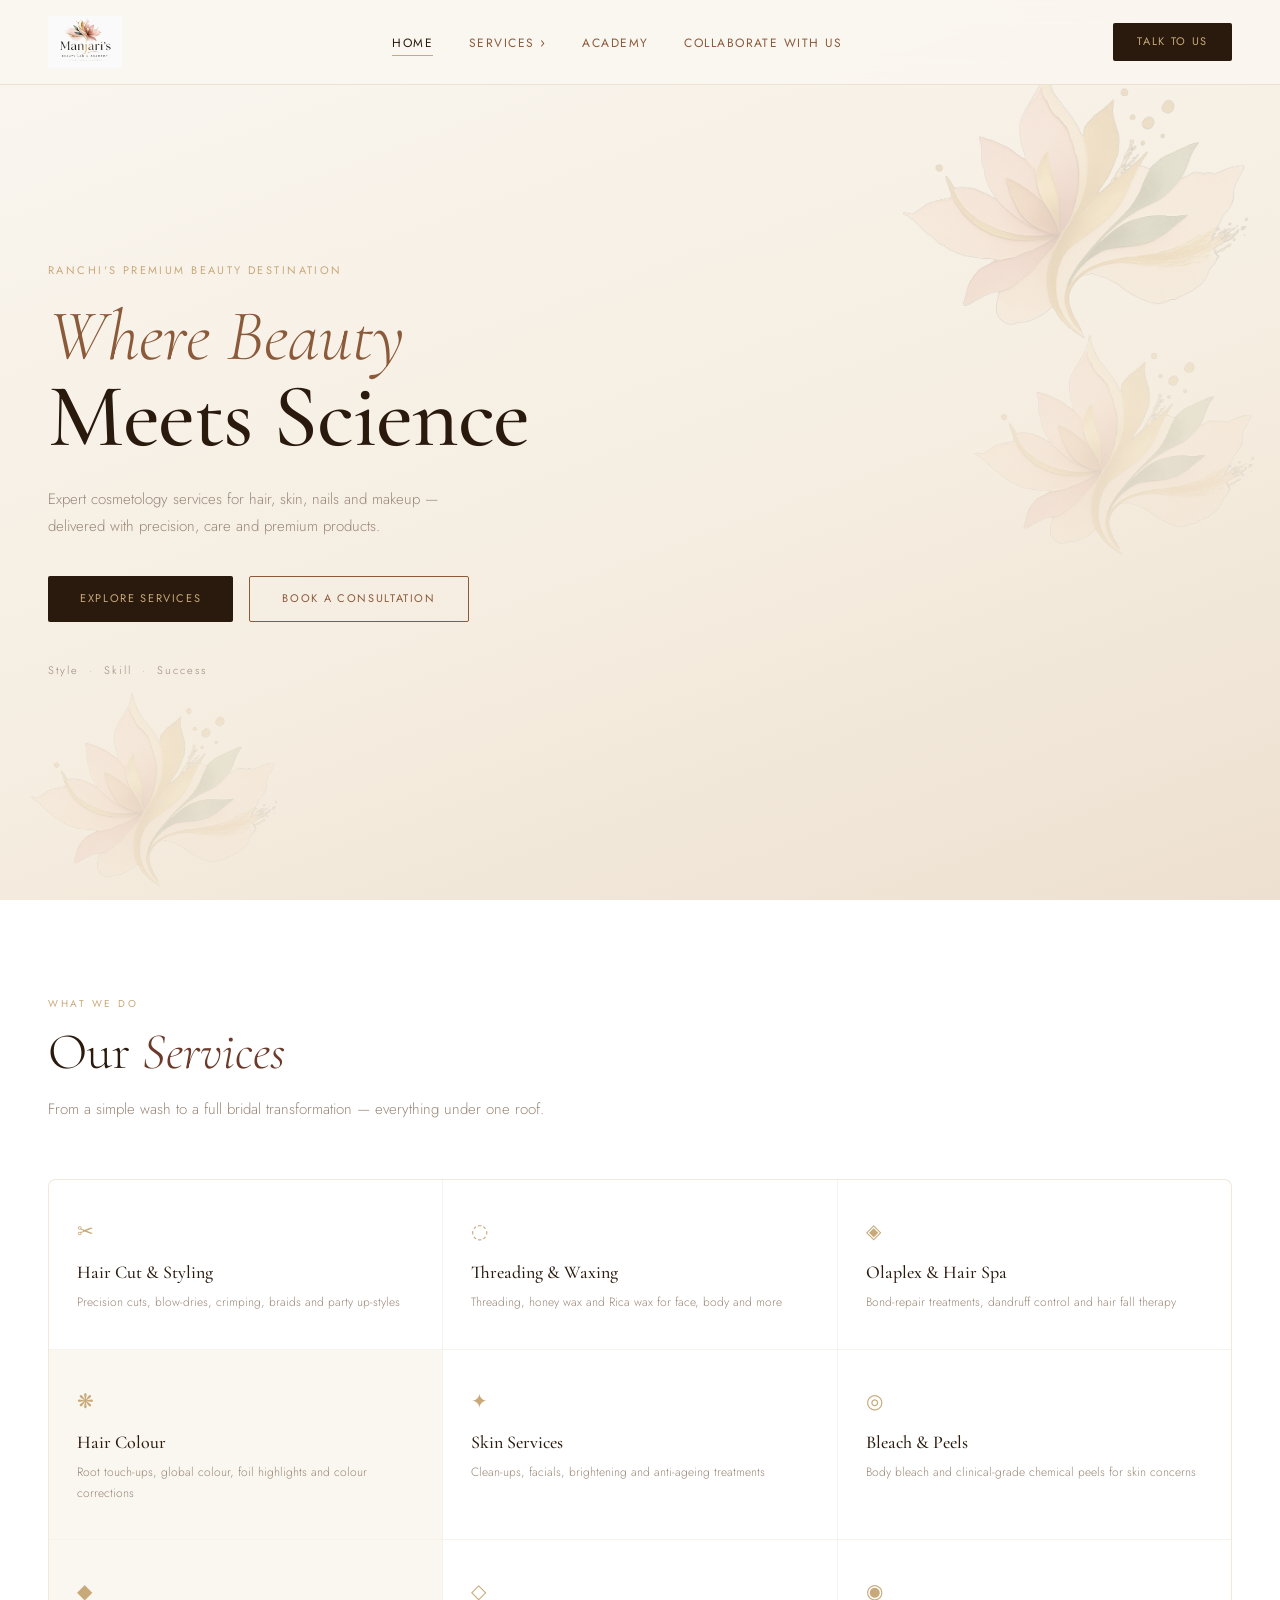
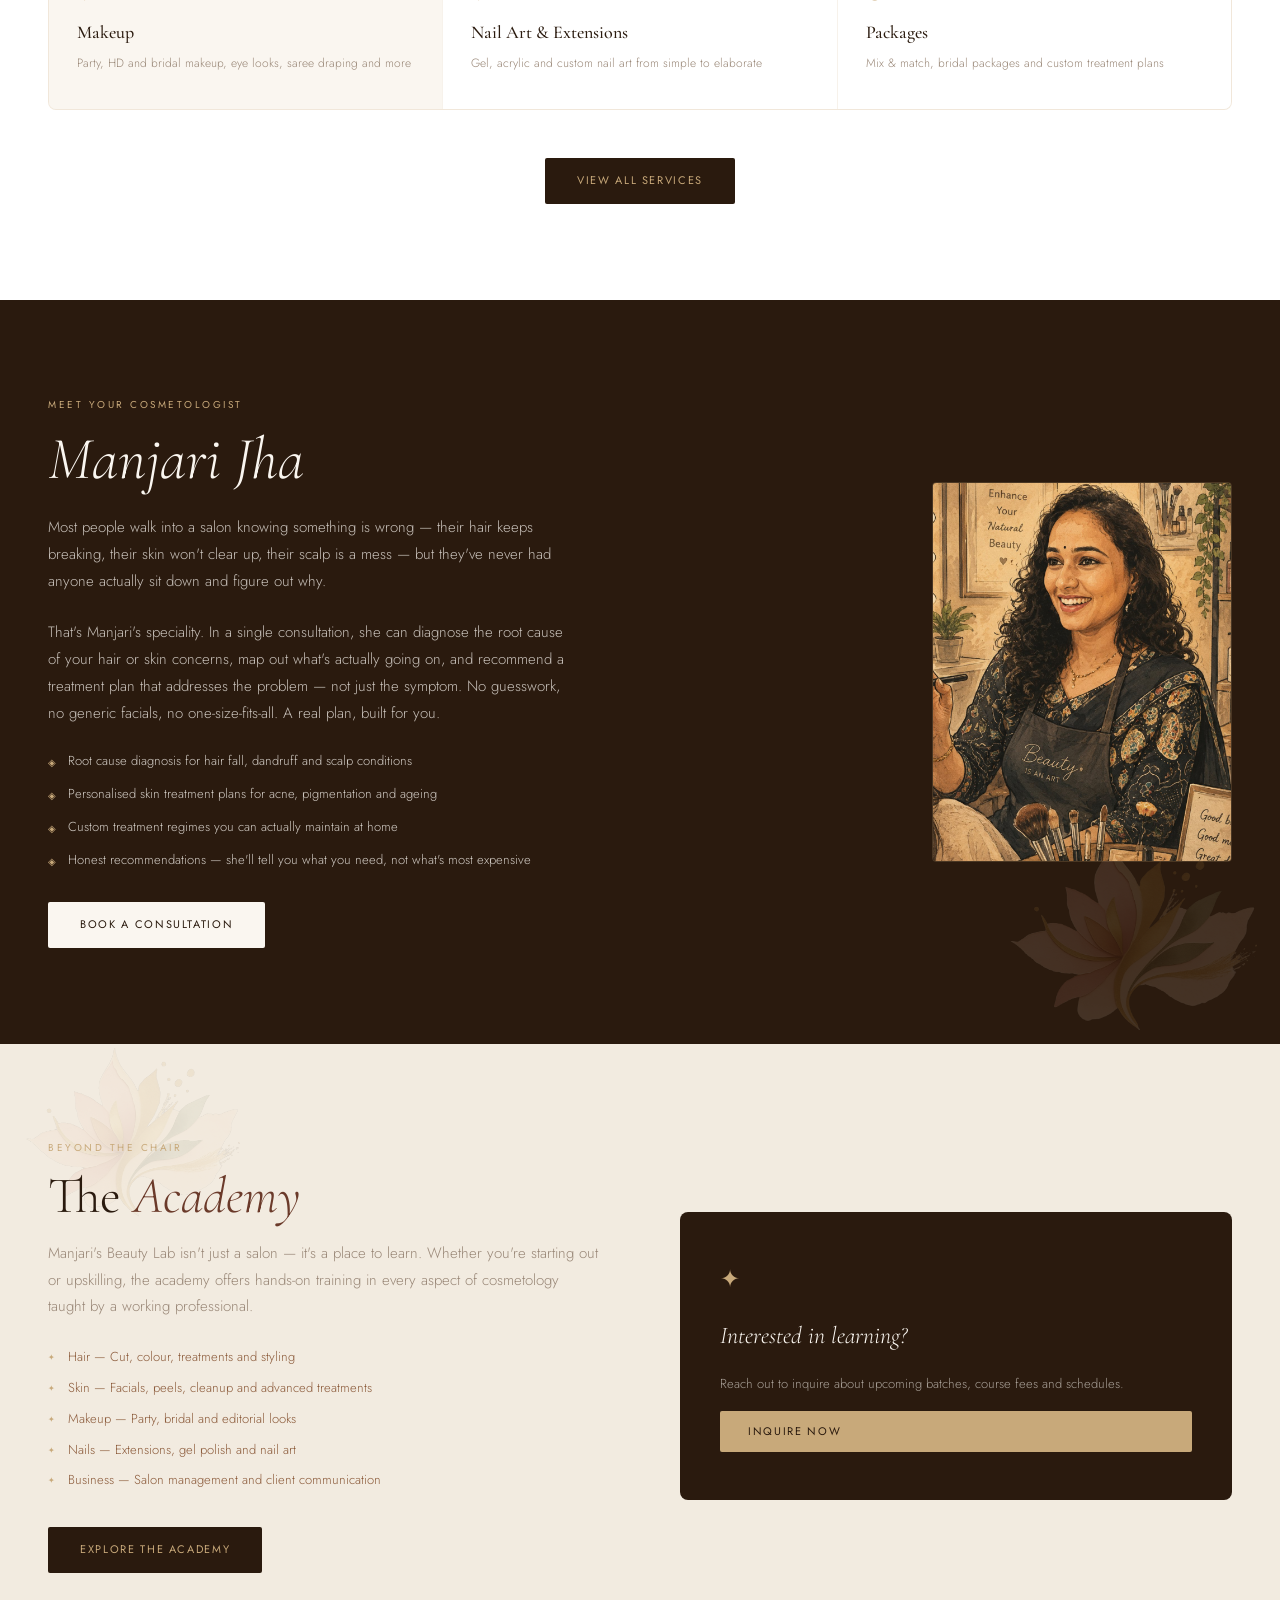
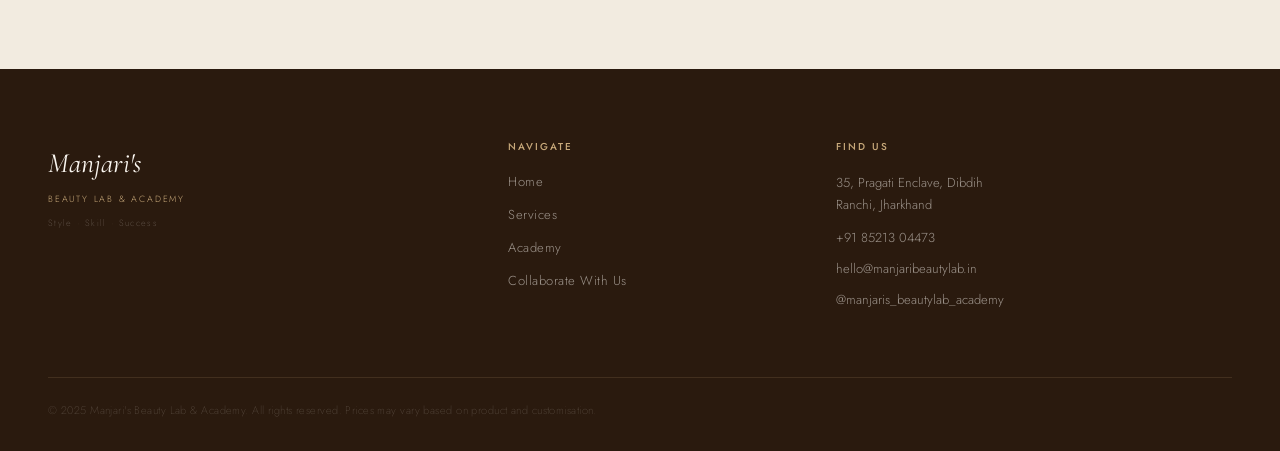
==== commit e92edfe2: "Add files via upload" ====
--- a/index.html
+++ b/index.html
@@ -88,6 +88,11 @@
       <h3>Hair Cut & Styling</h3>
       <p>Precision cuts, blow-dries, crimping, braids and party up-styles</p>
     </a>
+    <a href="services.html#waxing" class="svc-tile">
+      <div class="svc-tile-icon">◌</div>
+      <h3>Threading & Waxing</h3>
+      <p>Threading, honey wax and Rica wax for face, body and more</p>
+    </a>
     <a href="services.html#olaplex" class="svc-tile">
       <div class="svc-tile-icon">◈</div>
       <h3>Olaplex & Hair Spa</h3>
@@ -122,11 +127,6 @@
       <div class="svc-tile-icon">◉</div>
       <h3>Packages</h3>
       <p>Mix & match, bridal packages and custom treatment plans</p>
-    </a>
-    <a href="services.html#waxing" class="svc-tile">
-      <div class="svc-tile-icon">◌</div>
-      <h3>Threading & Waxing</h3>
-      <p>Threading, honey wax and Rica wax for face, body and more</p>
     </a>
   </div>
 
--- a/style.css
+++ b/style.css
@@ -142,7 +142,7 @@
 
 /* ── SERVICES GRID ── */
 .services-section { background: var(--white); position: relative; overflow: hidden; }
-.services-grid { display: grid; grid-template-columns: repeat(4, 1fr); gap: 1px; background: rgba(200,169,122,0.15); border: 1px solid rgba(200,169,122,0.15); border-radius: 8px; overflow: hidden; }
+.services-grid { display: grid; grid-template-columns: repeat(3, 1fr); gap: 1px; background: rgba(200,169,122,0.15); border: 1px solid rgba(200,169,122,0.15); border-radius: 8px; overflow: hidden; }
 .svc-tile {
   background: var(--white); padding: 36px 28px;
   display: flex; flex-direction: column; gap: 10px;
